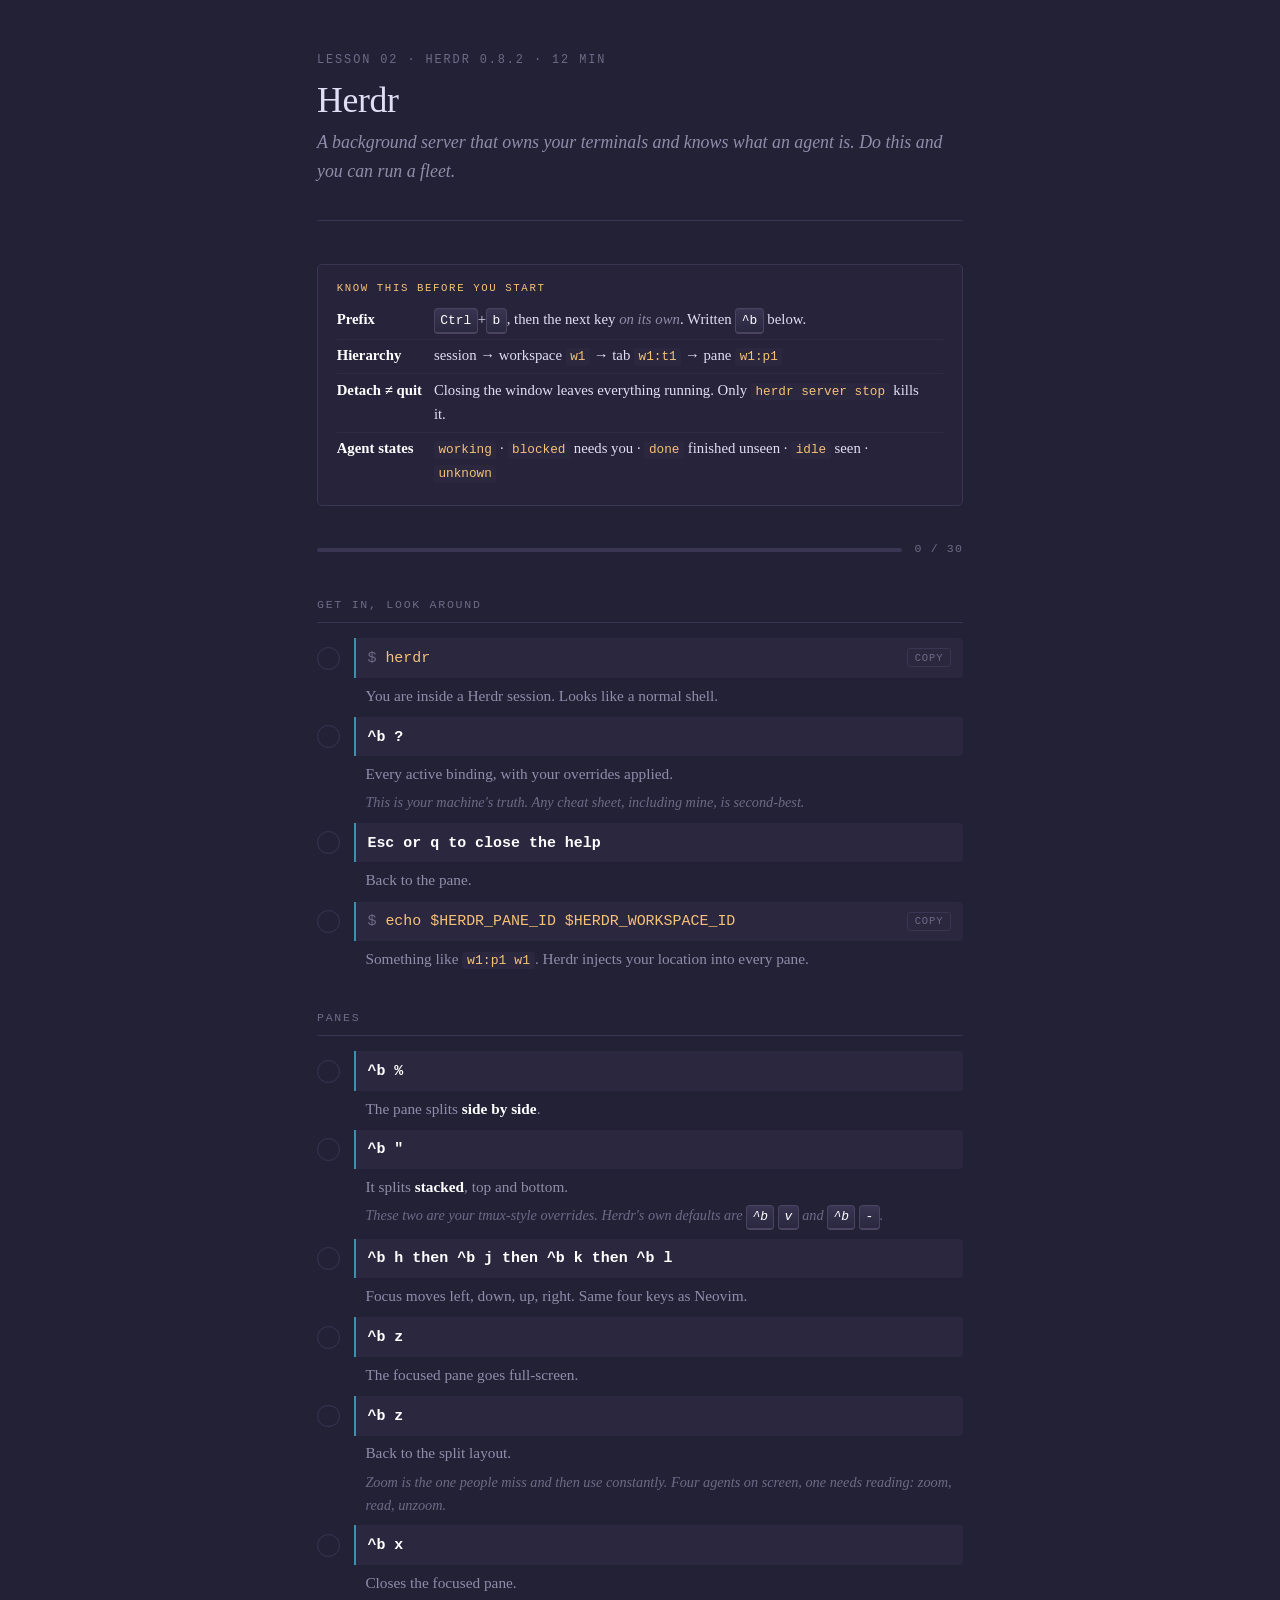
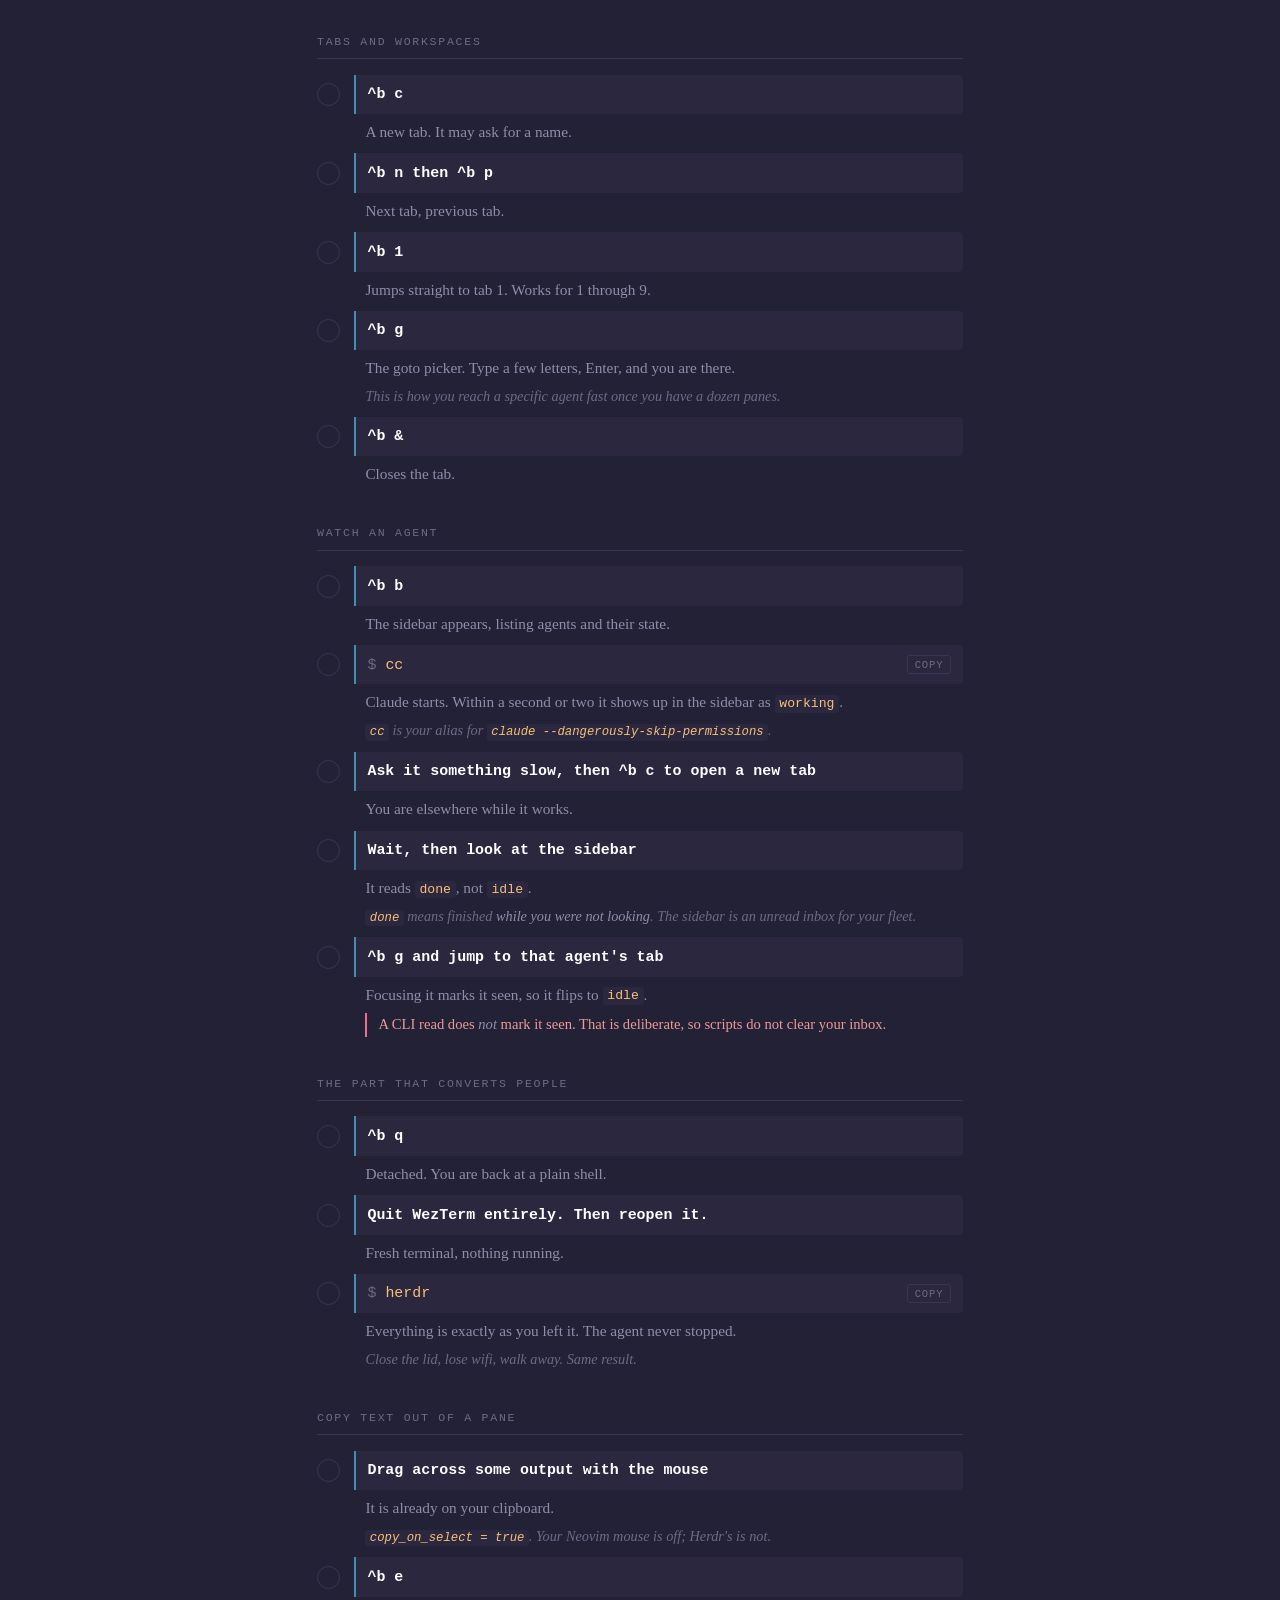
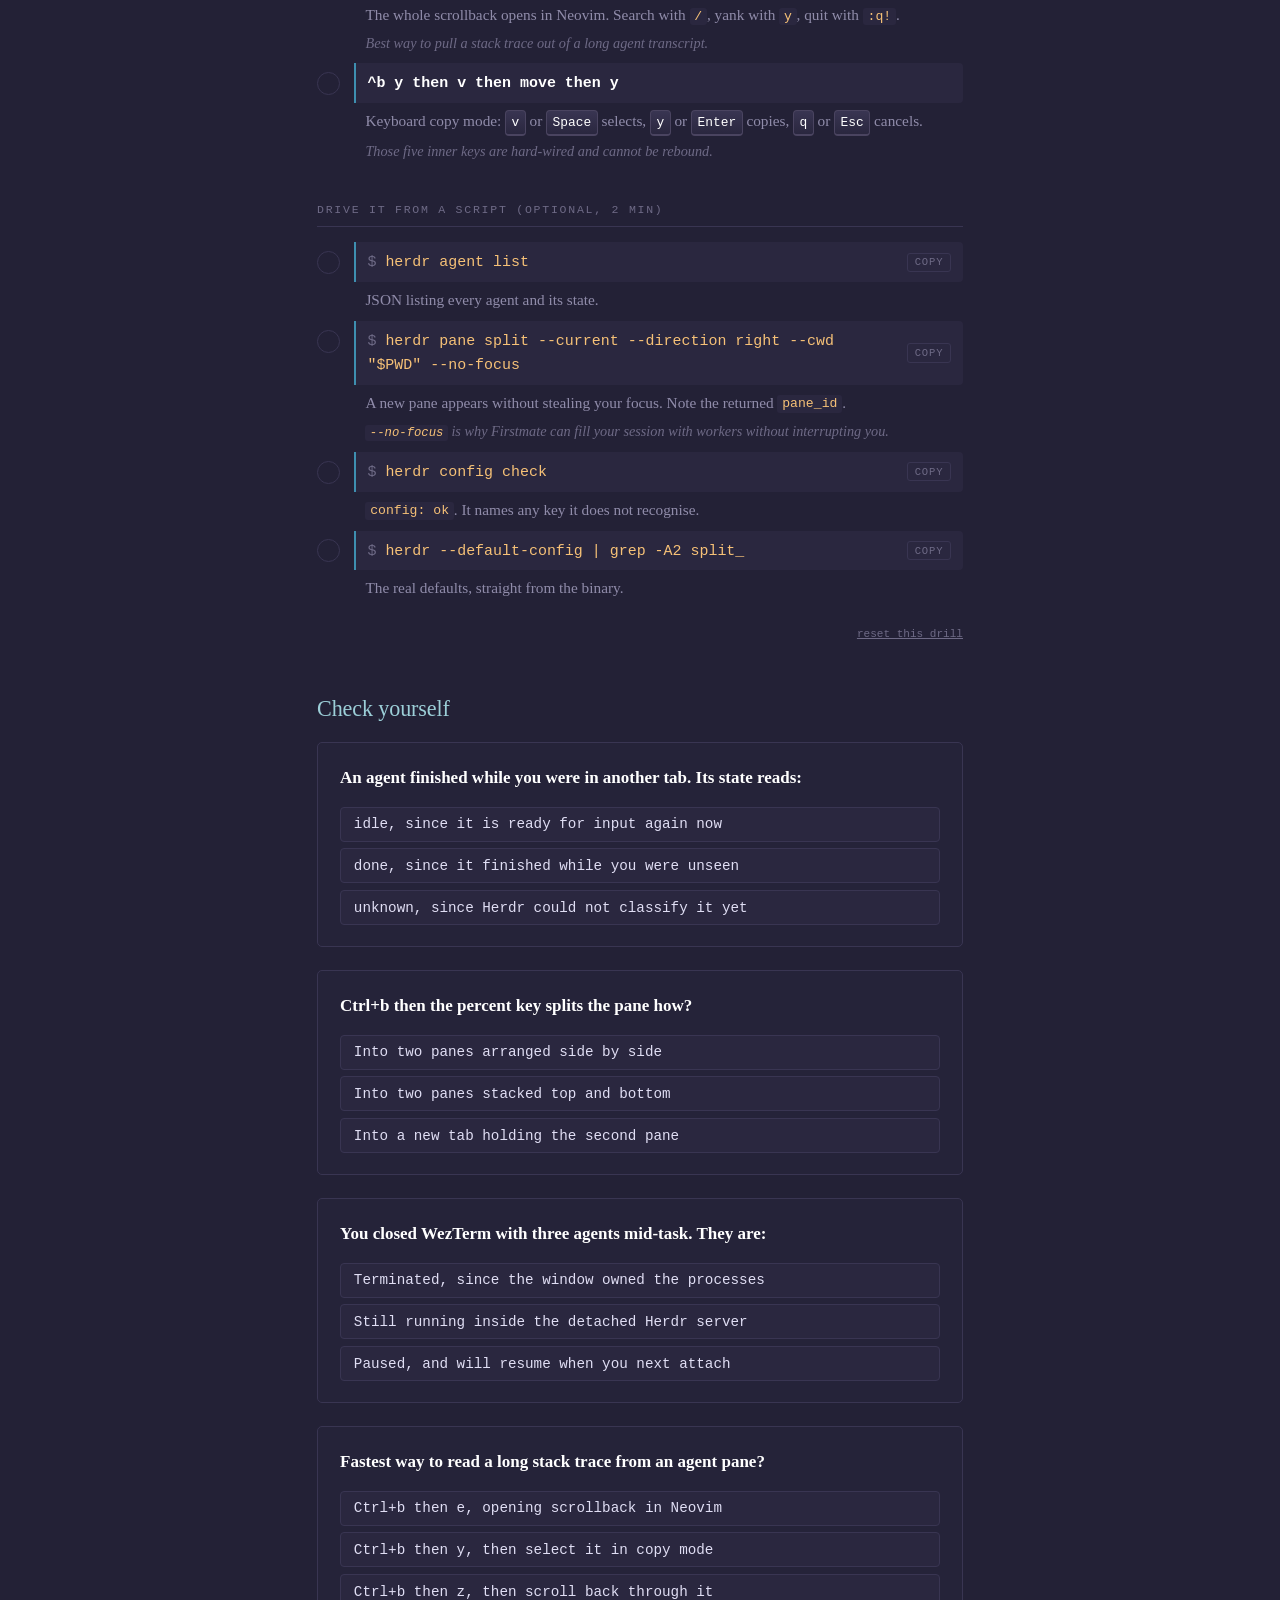
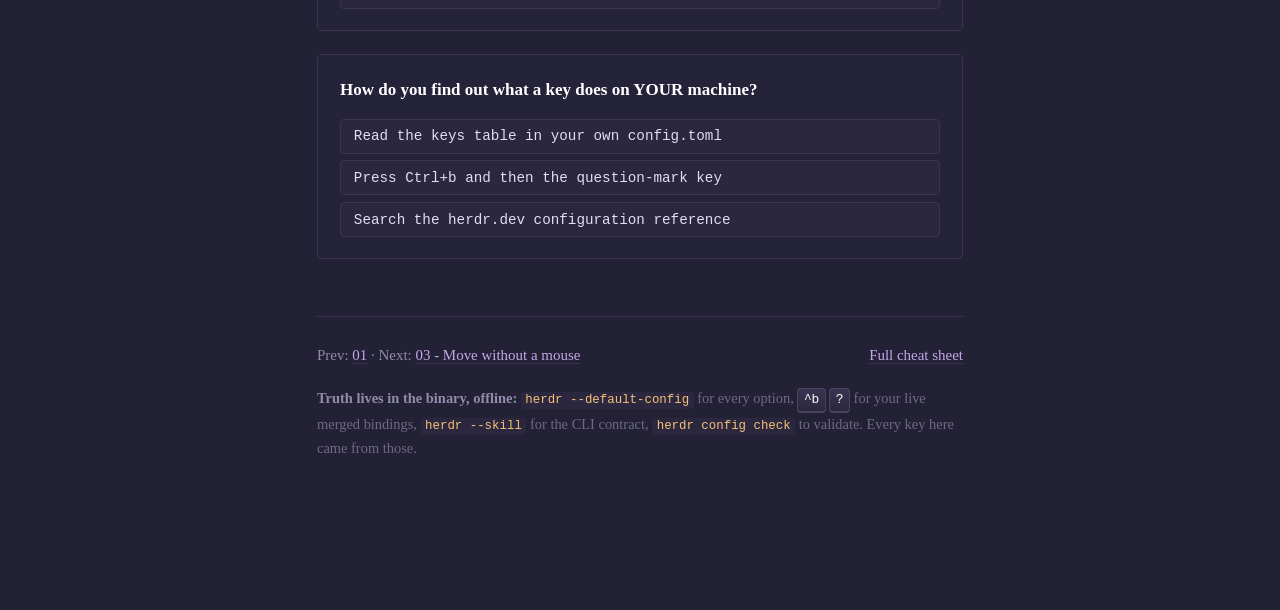
==== terminal-mastery/lessons/0002-herdr-your-terminal.html @ b1d3ebbf "feat: add portable macOS setup" ====
<!DOCTYPE html>
<html lang="en">
<head>
<meta charset="utf-8">
<meta name="viewport" content="width=device-width, initial-scale=1">
<title>02 - Herdr</title>
<link rel="stylesheet" href="../assets/course.css">
</head>
<body>
<div class="page">

<p class="kicker">Lesson 02 &middot; Herdr 0.8.2 &middot; 12 min</p>
<h1>Herdr</h1>
<p class="standfirst">A background server that owns your terminals and knows what an agent
is. Do this and you can run a fleet.</p>

<div class="tldr">
<span class="label">Know this before you start</span>
<table>
  <tr><td><strong>Prefix</strong></td><td><kbd>Ctrl</kbd>+<kbd>b</kbd>, then the next key <em>on its own</em>. Written <kbd>^b</kbd> below.</td></tr>
  <tr><td><strong>Hierarchy</strong></td><td>session &rarr; workspace <code>w1</code> &rarr; tab <code>w1:t1</code> &rarr; pane <code>w1:p1</code></td></tr>
  <tr><td><strong>Detach &ne; quit</strong></td><td>Closing the window leaves everything running. Only <code>herdr server stop</code> kills it.</td></tr>
  <tr><td><strong>Agent states</strong></td><td><code>working</code> &middot; <code>blocked</code> needs you &middot; <code>done</code> finished unseen &middot; <code>idle</code> seen &middot; <code>unknown</code></td></tr>
</table>
</div>

<div id="drill"></div>

<h2>Check yourself</h2>
<div id="quiz"></div>

<div class="footer">
  <div class="nav">
    <span>Prev: <a href="0001-survive-neovim.html">01</a> &middot; Next: <a href="0003-move-without-a-mouse.html">03 - Move without a mouse</a></span>
    <span><a href="../reference/herdr-cheatsheet.html">Full cheat sheet</a></span>
  </div>
  <p class="source"><strong>Truth lives in the binary, offline:</strong>
  <code>herdr --default-config</code> for every option, <kbd>^b</kbd> <kbd>?</kbd> for your
  live merged bindings, <code>herdr --skill</code> for the CLI contract,
  <code>herdr config check</code> to validate. Every key here came from those.</p>
</div>

</div>
<script src="../assets/questions.js"></script>
<script src="../assets/drill.js"></script>
<script src="../assets/quiz.js"></script>
<script>
renderDrill('drill', [
  { section: 'Get in, look around' },
  { do: 'herdr', cmd: true, see: 'You are inside a Herdr session. Looks like a normal shell.' },
  { do: '^b ?', see: 'Every active binding, with your overrides applied.',
    note: 'This is your machine\'s truth. Any cheat sheet, including mine, is second-best.' },
  { do: 'Esc or q to close the help', see: 'Back to the pane.' },
  { do: 'echo $HERDR_PANE_ID $HERDR_WORKSPACE_ID', cmd: true,
    see: 'Something like <code>w1:p1 w1</code>. Herdr injects your location into every pane.' },

  { section: 'Panes' },
  { do: '^b %', see: 'The pane splits <strong>side by side</strong>.' },
  { do: '^b "', see: 'It splits <strong>stacked</strong>, top and bottom.',
    note: 'These two are your tmux-style overrides. Herdr\'s own defaults are <kbd>^b</kbd> <kbd>v</kbd> and <kbd>^b</kbd> <kbd>-</kbd>.' },
  { do: '^b h then ^b j then ^b k then ^b l', see: 'Focus moves left, down, up, right. Same four keys as Neovim.' },
  { do: '^b z', see: 'The focused pane goes full-screen.' },
  { do: '^b z', see: 'Back to the split layout.',
    note: 'Zoom is the one people miss and then use constantly. Four agents on screen, one needs reading: zoom, read, unzoom.' },
  { do: '^b x', see: 'Closes the focused pane.' },

  { section: 'Tabs and workspaces' },
  { do: '^b c', see: 'A new tab. It may ask for a name.' },
  { do: '^b n then ^b p', see: 'Next tab, previous tab.' },
  { do: '^b 1', see: 'Jumps straight to tab 1. Works for 1 through 9.' },
  { do: '^b g', see: 'The goto picker. Type a few letters, Enter, and you are there.',
    note: 'This is how you reach a specific agent fast once you have a dozen panes.' },
  { do: '^b &', see: 'Closes the tab.' },

  { section: 'Watch an agent' },
  { do: '^b b', see: 'The sidebar appears, listing agents and their state.' },
  { do: 'cc', cmd: true,
    see: 'Claude starts. Within a second or two it shows up in the sidebar as <code>working</code>.',
    note: '<code>cc</code> is your alias for <code>claude --dangerously-skip-permissions</code>.' },
  { do: 'Ask it something slow, then ^b c to open a new tab', see: 'You are elsewhere while it works.' },
  { do: 'Wait, then look at the sidebar', see: 'It reads <code>done</code>, not <code>idle</code>.',
    note: '<code>done</code> means finished <em>while you were not looking</em>. The sidebar is an unread inbox for your fleet.' },
  { do: '^b g and jump to that agent\'s tab', see: 'Focusing it marks it seen, so it flips to <code>idle</code>.',
    warn: 'A CLI read does <em>not</em> mark it seen. That is deliberate, so scripts do not clear your inbox.' },

  { section: 'The part that converts people' },
  { do: '^b q', see: 'Detached. You are back at a plain shell.' },
  { do: 'Quit WezTerm entirely. Then reopen it.', see: 'Fresh terminal, nothing running.' },
  { do: 'herdr', cmd: true, see: 'Everything is exactly as you left it. The agent never stopped.',
    note: 'Close the lid, lose wifi, walk away. Same result.' },

  { section: 'Copy text out of a pane' },
  { do: 'Drag across some output with the mouse', see: 'It is already on your clipboard.',
    note: '<code>copy_on_select = true</code>. Your Neovim mouse is off; Herdr\'s is not.' },
  { do: '^b e', see: 'The whole scrollback opens in Neovim. Search with <code>/</code>, yank with <code>y</code>, quit with <code>:q!</code>.',
    note: 'Best way to pull a stack trace out of a long agent transcript.' },
  { do: '^b y then v then move then y', see: 'Keyboard copy mode: <kbd>v</kbd> or <kbd>Space</kbd> selects, <kbd>y</kbd> or <kbd>Enter</kbd> copies, <kbd>q</kbd> or <kbd>Esc</kbd> cancels.',
    note: 'Those five inner keys are hard-wired and cannot be rebound.' },

  { section: 'Drive it from a script (optional, 2 min)' },
  { do: 'herdr agent list', cmd: true, see: 'JSON listing every agent and its state.' },
  { do: 'herdr pane split --current --direction right --cwd "$PWD" --no-focus', cmd: true,
    see: 'A new pane appears without stealing your focus. Note the returned <code>pane_id</code>.',
    note: '<code>--no-focus</code> is why Firstmate can fill your session with workers without interrupting you.' },
  { do: 'herdr config check', cmd: true, see: '<code>config: ok</code>. It names any key it does not recognise.' },
  { do: 'herdr --default-config | grep -A2 split_', cmd: true, see: 'The real defaults, straight from the binary.' }
]);

renderQuiz('quiz', QBANK.l2);
</script>
</body>
</html>
---- terminal-mastery/assets/course.css ----
/* course.css - shared stylesheet for the terminal-mastery workspace.
   Self-contained: no webfonts, no CDN, works fully offline.
   Palette borrowed from Rose Pine Moon, to match nvim + wezterm. */

:root {
  --base:   #232136;
  --surface:#2a273f;
  --overlay:#393552;
  --muted:  #6e6a86;
  --subtle: #908caa;
  --text:   #e0def4;
  --love:   #eb6f92;
  --gold:   #f6c177;
  --rose:   #ea9a97;
  --pine:   #3e8fb0;
  --foam:   #9ccfd8;
  --iris:   #c4a7e7;

  --serif: "Iowan Old Style", "Palatino Linotype", Palatino, "Book Antiqua", Georgia, serif;
  --mono: "Hack Nerd Font", "SF Mono", Menlo, Consolas, monospace;
  --measure: 38rem;
}

* { box-sizing: border-box; }

html { font-size: 17px; }

body {
  margin: 0;
  padding: 3rem 1.5rem 8rem;
  background: var(--base);
  color: var(--text);
  font-family: var(--serif);
  line-height: 1.62;
  -webkit-font-smoothing: antialiased;
}

.page { max-width: var(--measure); margin: 0 auto; }

/* ---- masthead ---- */

.kicker {
  font-family: var(--mono);
  font-size: 0.7rem;
  letter-spacing: 0.16em;
  text-transform: uppercase;
  color: var(--muted);
  margin: 0 0 0.6rem;
}

h1 {
  font-size: 2.1rem;
  line-height: 1.15;
  font-weight: 400;
  margin: 0 0 0.4rem;
  letter-spacing: -0.01em;
}

.standfirst {
  color: var(--subtle);
  font-size: 1.05rem;
  font-style: italic;
  margin: 0 0 2.5rem;
  padding-bottom: 2rem;
  border-bottom: 1px solid var(--overlay);
}

h2 {
  font-size: 1.3rem;
  font-weight: 400;
  margin: 3rem 0 0.9rem;
  color: var(--foam);
  letter-spacing: -0.005em;
}

h3 {
  font-size: 1.02rem;
  font-weight: 600;
  margin: 2rem 0 0.6rem;
  color: var(--rose);
}

p { margin: 0 0 1.1rem; }

a { color: var(--iris); text-decoration: none; border-bottom: 1px solid var(--overlay); }
a:hover { border-bottom-color: var(--iris); }

strong { color: #fff; font-weight: 600; }
em { color: var(--subtle); }

/* ---- code + keys ---- */

code {
  font-family: var(--mono);
  font-size: 0.86em;
  background: var(--surface);
  color: var(--gold);
  padding: 0.1em 0.36em;
  border-radius: 3px;
}

pre {
  font-family: var(--mono);
  font-size: 0.8rem;
  line-height: 1.6;
  background: var(--surface);
  border-left: 2px solid var(--pine);
  padding: 0.95rem 1.1rem;
  overflow-x: auto;
  border-radius: 0 4px 4px 0;
  margin: 0 0 1.4rem;
}
pre code { background: none; padding: 0; color: var(--text); font-size: inherit; }
pre .c { color: var(--muted); font-style: italic; }
pre .k { color: var(--iris); }
pre .s { color: var(--gold); }

kbd {
  font-family: var(--mono);
  font-size: 0.76rem;
  background: linear-gradient(180deg, var(--overlay), var(--surface));
  border: 1px solid #4a4460;
  border-bottom-width: 2px;
  border-radius: 4px;
  padding: 0.12em 0.42em;
  color: #fff;
  white-space: nowrap;
  display: inline-block;
  line-height: 1.5;
}

/* ---- tables ---- */

table {
  width: 100%;
  border-collapse: collapse;
  margin: 0 0 1.6rem;
  font-size: 0.9rem;
}
th {
  text-align: left;
  font-family: var(--mono);
  font-size: 0.66rem;
  letter-spacing: 0.13em;
  text-transform: uppercase;
  color: var(--muted);
  font-weight: 500;
  padding: 0 0.7rem 0.45rem 0;
  border-bottom: 1px solid var(--overlay);
}
td {
  padding: 0.42rem 0.7rem 0.42rem 0;
  border-bottom: 1px solid rgba(57, 53, 82, 0.5);
  vertical-align: top;
}
td:first-child { white-space: nowrap; width: 1%; }
th:first-child { white-space: nowrap; }
tr:last-child td { border-bottom: none; }

/* ---- callouts ---- */

.note, .warn, .win {
  padding: 0.9rem 1.1rem;
  margin: 0 0 1.5rem;
  border-radius: 4px;
  font-size: 0.94rem;
}
.note { background: rgba(62,143,176,0.11); border-left: 2px solid var(--pine); }
.warn { background: rgba(235,111,146,0.11); border-left: 2px solid var(--love); }
.win  { background: rgba(246,193,119,0.10); border-left: 2px solid var(--gold); }
.note p:last-child, .warn p:last-child, .win p:last-child { margin-bottom: 0; }

.label {
  font-family: var(--mono);
  font-size: 0.63rem;
  letter-spacing: 0.15em;
  text-transform: uppercase;
  display: block;
  margin-bottom: 0.35rem;
}
.note .label { color: var(--foam); }
.warn .label { color: var(--love); }
.win  .label { color: var(--gold); }

/* ---- steps ---- */

ol.steps { counter-reset: s; list-style: none; padding: 0; margin: 0 0 1.6rem; }
ol.steps > li {
  counter-increment: s;
  position: relative;
  padding-left: 2.4rem;
  margin-bottom: 1rem;
}
ol.steps > li::before {
  content: counter(s);
  position: absolute; left: 0; top: 0.08em;
  width: 1.6rem; height: 1.6rem;
  border: 1px solid var(--overlay);
  border-radius: 50%;
  font-family: var(--mono); font-size: 0.72rem;
  display: flex; align-items: center; justify-content: center;
  color: var(--gold);
}

ul { padding-left: 1.15rem; margin: 0 0 1.2rem; }
li { margin-bottom: 0.35rem; }

/* ---- quiz widget (see quiz.js) ---- */

.quiz {
  border: 1px solid var(--overlay);
  border-radius: 5px;
  padding: 1.2rem 1.3rem;
  margin: 0 0 1.4rem;
  background: rgba(42,39,63,0.4);
}
.quiz .q { font-weight: 600; margin: 0 0 0.9rem; color: #fff; }
.quiz .opts { display: flex; flex-direction: column; gap: 0.4rem; }
.quiz button {
  font-family: var(--mono);
  font-size: 0.84rem;
  text-align: left;
  background: var(--surface);
  color: var(--text);
  border: 1px solid var(--overlay);
  border-radius: 4px;
  padding: 0.5rem 0.75rem;
  cursor: pointer;
  transition: border-color 0.12s, background 0.12s;
}
.quiz button:hover:not([disabled]) { border-color: var(--subtle); }
.quiz button.right { border-color: var(--foam); background: rgba(156,207,216,0.14); color: #fff; }
.quiz button.wrong { border-color: var(--love); background: rgba(235,111,146,0.13); opacity: 0.75; }
.quiz button[disabled] { cursor: default; }
.quiz .why {
  margin-top: 0.85rem;
  font-size: 0.9rem;
  color: var(--subtle);
  border-top: 1px solid var(--overlay);
  padding-top: 0.75rem;
  display: none;
}
.quiz .why.show { display: block; }
.score {
  font-family: var(--mono);
  font-size: 0.72rem;
  letter-spacing: 0.1em;
  text-transform: uppercase;
  color: var(--muted);
  text-align: right;
  margin: -0.6rem 0 2rem;
}

/* ---- footer nav ---- */

.footer {
  margin-top: 4rem;
  padding-top: 1.5rem;
  border-top: 1px solid var(--overlay);
  font-size: 0.88rem;
  color: var(--subtle);
}
.footer .nav { display: flex; justify-content: space-between; gap: 1rem; flex-wrap: wrap; margin-bottom: 1.2rem; }
.source { font-size: 0.85rem; color: var(--muted); }
.source strong { color: var(--subtle); }

/* ---- reference-card mode ---- */

body.card { --measure: 52rem; padding-top: 2rem; }
body.card h2 { margin-top: 2rem; font-size: 1.05rem; border-bottom: 1px solid var(--overlay); padding-bottom: 0.3rem; }
body.card .cols { columns: 2; column-gap: 2.2rem; }
body.card .cols > section { break-inside: avoid; display: inline-block; width: 100%; }
body.card table { font-size: 0.8rem; }
body.card td, body.card th { padding-top: 0.22rem; padding-bottom: 0.22rem; }

@media (max-width: 640px) {
  body.card .cols { columns: 1; }
  html { font-size: 16px; }
}

/* ---- print ---- */

@media print {
  :root { --text: #111; --subtle: #444; --muted: #666; }
  body { background: #fff; color: #111; padding: 0.5in; font-size: 10pt; }
  h1 { font-size: 18pt; } h2 { color: #000; font-size: 12pt; } h3 { color: #000; }
  code { background: #f2f2f2; color: #111; }
  pre { background: #f7f7f7; border-left-color: #999; color: #111; }
  pre code { color: #111; }
  kbd { background: #fff; border: 1px solid #666; color: #000; }
  .quiz, .footer, .score { display: none; }
  a { color: #111; border: none; }
  .note, .warn, .win { border: 1px solid #999; background: #fafafa; color: #111; }
  th { color: #333; }
}

/* ---- drill component (see drill.js) ---- */

.dbar { display: flex; align-items: center; gap: 0.75rem; margin: 0 0 1.8rem; }
.dtrack { flex: 1; height: 4px; border-radius: 3px; background: var(--overlay); overflow: hidden; }
.dfill {
  height: 100%; width: 0%;
  background: linear-gradient(90deg, var(--pine), var(--foam));
  transition: width 0.3s ease;
}
.dbar.complete .dfill { background: linear-gradient(90deg, var(--gold), var(--rose)); }
.dpct {
  font-family: var(--mono); font-size: 0.68rem;
  letter-spacing: 0.1em; color: var(--muted); white-space: nowrap;
}

h3.dsection {
  font-family: var(--mono);
  font-size: 0.68rem; letter-spacing: 0.15em; text-transform: uppercase;
  color: var(--muted); font-weight: 500;
  margin: 2.2rem 0 0.9rem; padding-bottom: 0.4rem;
  border-bottom: 1px solid var(--overlay);
}
h3.dsection:first-child { margin-top: 0; }

.dstep { display: flex; gap: 0.8rem; margin-bottom: 0.5rem; align-items: flex-start; }

.dbox {
  flex: 0 0 auto; margin-top: 0.5rem;
  width: 1.35rem; height: 1.35rem; border-radius: 50%;
  background: none; border: 1px solid var(--overlay);
  color: transparent; font-size: 0.72rem; line-height: 1; cursor: pointer;
  display: flex; align-items: center; justify-content: center;
  transition: all 0.12s;
}
.dbox:hover { border-color: var(--subtle); color: var(--muted); }
.dstep.on .dbox { background: var(--foam); border-color: var(--foam); color: var(--base); }
.dstep.on .dbody { opacity: 0.42; }

.dbody { flex: 1; min-width: 0; transition: opacity 0.15s; }

.dact {
  display: flex; align-items: center; gap: 0.6rem;
  padding: 0.45rem 0.7rem;
  background: var(--surface); border-left: 2px solid var(--pine);
  border-radius: 0 4px 4px 0; cursor: pointer;
}
.dact:hover { background: #302c47; }
.dstep.on .dact { border-left-color: var(--foam); }

code.dkey, code.dcmd {
  background: none; padding: 0; flex: 1;
  font-size: 0.88rem; word-break: break-word;
}
code.dkey { color: #fff; font-weight: 600; }
code.dcmd { color: var(--gold); }
code.dcmd::before { content: '$ '; color: var(--muted); }

.dcopy {
  flex: 0 0 auto;
  font-family: var(--mono); font-size: 0.62rem;
  letter-spacing: 0.08em; text-transform: uppercase;
  background: none; border: 1px solid var(--overlay); border-radius: 3px;
  color: var(--muted); padding: 0.15rem 0.4rem; cursor: pointer;
}
.dcopy:hover { border-color: var(--foam); color: var(--foam); }

.dsee  { font-size: 0.9rem; color: var(--subtle); margin: 0.35rem 0 0 0.7rem; }
.dnote { font-size: 0.84rem; color: var(--muted); margin: 0.25rem 0 0 0.7rem; font-style: italic; }
.dwarn {
  font-size: 0.86rem; color: var(--rose);
  margin: 0.35rem 0 0 0.7rem; padding-left: 0.65rem;
  border-left: 2px solid var(--love);
}

.dreset {
  display: block; margin: 1.6rem 0 0 auto;
  background: none; border: none; color: var(--muted);
  font-family: var(--mono); font-size: 0.65rem;
  text-decoration: underline; cursor: pointer; padding: 0;
}
.dreset:hover { color: var(--love); }

.tldr {
  border: 1px solid var(--overlay); border-radius: 5px;
  padding: 0.9rem 1.1rem; margin: 0 0 2rem;
  background: rgba(42,39,63,0.45);
}
.tldr .label { color: var(--gold); }
.tldr table { margin: 0; font-size: 0.87rem; }
.tldr tr:last-child td { border-bottom: none; }
.tldr td { padding-top: 0.28rem; padding-bottom: 0.28rem; }

@media print {
  .dbar, .dcopy, .dreset, .dbox { display: none; }
  .dact { background: #f7f7f7; border-left-color: #999; }
  code.dkey { color: #000; } code.dcmd { color: #111; }
  .dwarn { color: #111; border-left-color: #666; }
}

/* ---- vim practice trainer (see vim-practice.js) ---- */

.vp {
  border: 1px solid var(--overlay); border-radius: 6px;
  background: rgba(35,33,54,0.85);
  margin: 0 0 1.6rem; overflow: hidden;
  transition: border-color 0.15s;
}
.vp.focused { border-color: var(--pine); }

.vphead {
  display: flex; justify-content: space-between; align-items: baseline; gap: 1rem;
  padding: 0.7rem 1rem; border-bottom: 1px solid var(--overlay);
  background: rgba(42,39,63,0.6);
}
.vptask { font-size: 0.95rem; color: #fff; }
.vptask code { font-size: 0.85em; }
.vpstat {
  font-family: var(--mono); font-size: 0.66rem; letter-spacing: 0.08em;
  color: var(--muted); white-space: nowrap;
}

.vpbuf {
  font-family: var(--mono); font-size: 0.82rem; line-height: 1.7;
  margin: 0; padding: 0.9rem 1rem; background: none; border: none;
  border-radius: 0; outline: none; white-space: pre; overflow-x: auto;
  color: var(--text); min-height: 3rem;
}
.vpbuf:focus { background: rgba(62,143,176,0.06); }
.vpbuf.static { cursor: default; }
.vpnum { color: var(--muted); user-select: none; }

.vpcur { background: var(--foam); color: var(--base); border-radius: 1px; }
.vptgt { background: var(--love); color: #fff; border-radius: 1px; }
.vpcur.vphit { background: var(--gold); color: var(--base); }

.vpfoot {
  display: flex; justify-content: space-between; align-items: center; gap: 1rem;
  padding: 0.55rem 1rem; border-top: 1px solid var(--overlay); min-height: 2.2rem;
}
.vpkeys {
  font-family: var(--mono); font-size: 0.8rem; color: var(--gold);
  min-width: 3rem; letter-spacing: 0.05em;
}
.vpmsg { font-size: 0.85rem; color: var(--subtle); text-align: right; }
.vpmsg.good { color: var(--foam); }
.vpmsg.ok   { color: var(--gold); }
.vpmsg.meh  { color: var(--rose); }

.vphint {
  padding: 0 1rem 0.7rem; font-size: 0.78rem; color: var(--muted);
  font-family: var(--mono);
}
.vphint:empty { display: none; }

.vpdone {
  padding: 1.4rem 1rem; text-align: center; font-size: 0.95rem; color: var(--subtle);
}
.vpdone strong { color: var(--gold); }
.vpagain, .vpgo {
  margin-top: 0.9rem; font-family: var(--mono); font-size: 0.72rem;
  background: none; border: 1px solid var(--overlay); border-radius: 4px;
  color: var(--foam); padding: 0.4rem 0.9rem; cursor: pointer;
}
.vpagain:hover, .vpgo:hover { border-color: var(--foam); }

.vprow { display: flex; gap: 0.5rem; padding: 0.8rem 1rem 1rem; }
.vpin {
  flex: 1; font-family: var(--mono); font-size: 0.9rem;
  background: var(--surface); border: 1px solid var(--overlay); border-radius: 4px;
  color: #fff; padding: 0.45rem 0.7rem; outline: none;
}
.vpin:focus { border-color: var(--pine); }
.vp.compose .vpgo { margin-top: 0; }
.vp.compose .vpmsg { text-align: left; padding: 0 1rem 1rem; }

@media print { .vp { display: none; } }

/* ---- spaced review (see review.js) ---- */

.rvhead {
  display: flex; align-items: center; gap: 1rem;
  margin: 0 0 1.6rem; padding-bottom: 0.9rem;
  border-bottom: 1px solid var(--overlay);
}
.rvcount {
  font-family: var(--mono); font-size: 0.72rem; letter-spacing: 0.1em;
  text-transform: uppercase; color: var(--gold); white-space: nowrap;
}
.rvmeta {
  font-family: var(--mono); font-size: 0.66rem; letter-spacing: 0.08em;
  color: var(--muted); white-space: nowrap;
}
.rvbars { flex: 1; display: flex; height: 6px; border-radius: 3px; overflow: hidden; gap: 1px; }
.rvbars i { display: block; min-width: 0; }
.rvbars .b0 { background: var(--overlay); }
.rvbars .b1 { background: var(--love); }
.rvbars .b2 { background: var(--rose); }
.rvbars .b3 { background: var(--gold); }
.rvbars .b4 { background: var(--pine); }
.rvbars .b5 { background: var(--foam); }
.rvbars .b6 { background: #d7f3f7; }

.rvcard {
  border: 1px solid var(--overlay); border-radius: 6px;
  padding: 1.3rem 1.4rem; background: rgba(42,39,63,0.4);
}
.rvtag {
  font-family: var(--mono); font-size: 0.64rem; letter-spacing: 0.1em;
  text-transform: uppercase; color: var(--muted); margin-bottom: 0.9rem;
}
.rvtag a { color: var(--muted); border-bottom-color: transparent; }
.rvtag a:hover { color: var(--subtle); }
.rvq { font-size: 1.02rem; font-weight: 600; color: #fff; margin: 0 0 1.1rem; }
.rvopts { display: flex; flex-direction: column; gap: 0.45rem; }
.rvopts button {
  font-family: var(--mono); font-size: 0.84rem; text-align: left;
  background: var(--surface); color: var(--text);
  border: 1px solid var(--overlay); border-radius: 4px;
  padding: 0.55rem 0.8rem; cursor: pointer;
  transition: border-color 0.12s, background 0.12s;
}
.rvopts button:hover:not([disabled]) { border-color: var(--subtle); }
.rvopts button.right { border-color: var(--foam); background: rgba(156,207,216,0.14); color: #fff; }
.rvopts button.wrong { border-color: var(--love); background: rgba(235,111,146,0.13); opacity: 0.75; }

.rvwhy {
  display: none; margin-top: 1rem; padding-top: 0.9rem;
  border-top: 1px solid var(--overlay);
  font-size: 0.9rem; color: var(--subtle);
}
.rvwhy.show { display: block; }
.rvverdict {
  display: block; font-family: var(--mono); font-size: 0.66rem;
  letter-spacing: 0.1em; text-transform: uppercase; margin-bottom: 0.5rem;
}
.rvverdict.good { color: var(--foam); }
.rvverdict.bad  { color: var(--love); }

.rvnext, .rvall {
  display: block; margin-top: 1rem;
  font-family: var(--mono); font-size: 0.72rem;
  background: none; border: 1px solid var(--overlay); border-radius: 4px;
  color: var(--foam); padding: 0.42rem 1rem; cursor: pointer;
}
.rvnext:hover, .rvall:hover { border-color: var(--foam); }
.rvall { margin: 1.2rem auto 0; }

.rvdone {
  padding: 2rem 1rem; text-align: center;
  font-size: 0.98rem; color: var(--subtle); line-height: 1.8;
}
.rvdone strong { color: var(--gold); }

@media print { .rvhead, .rvcard, .rvdone { display: none; } }
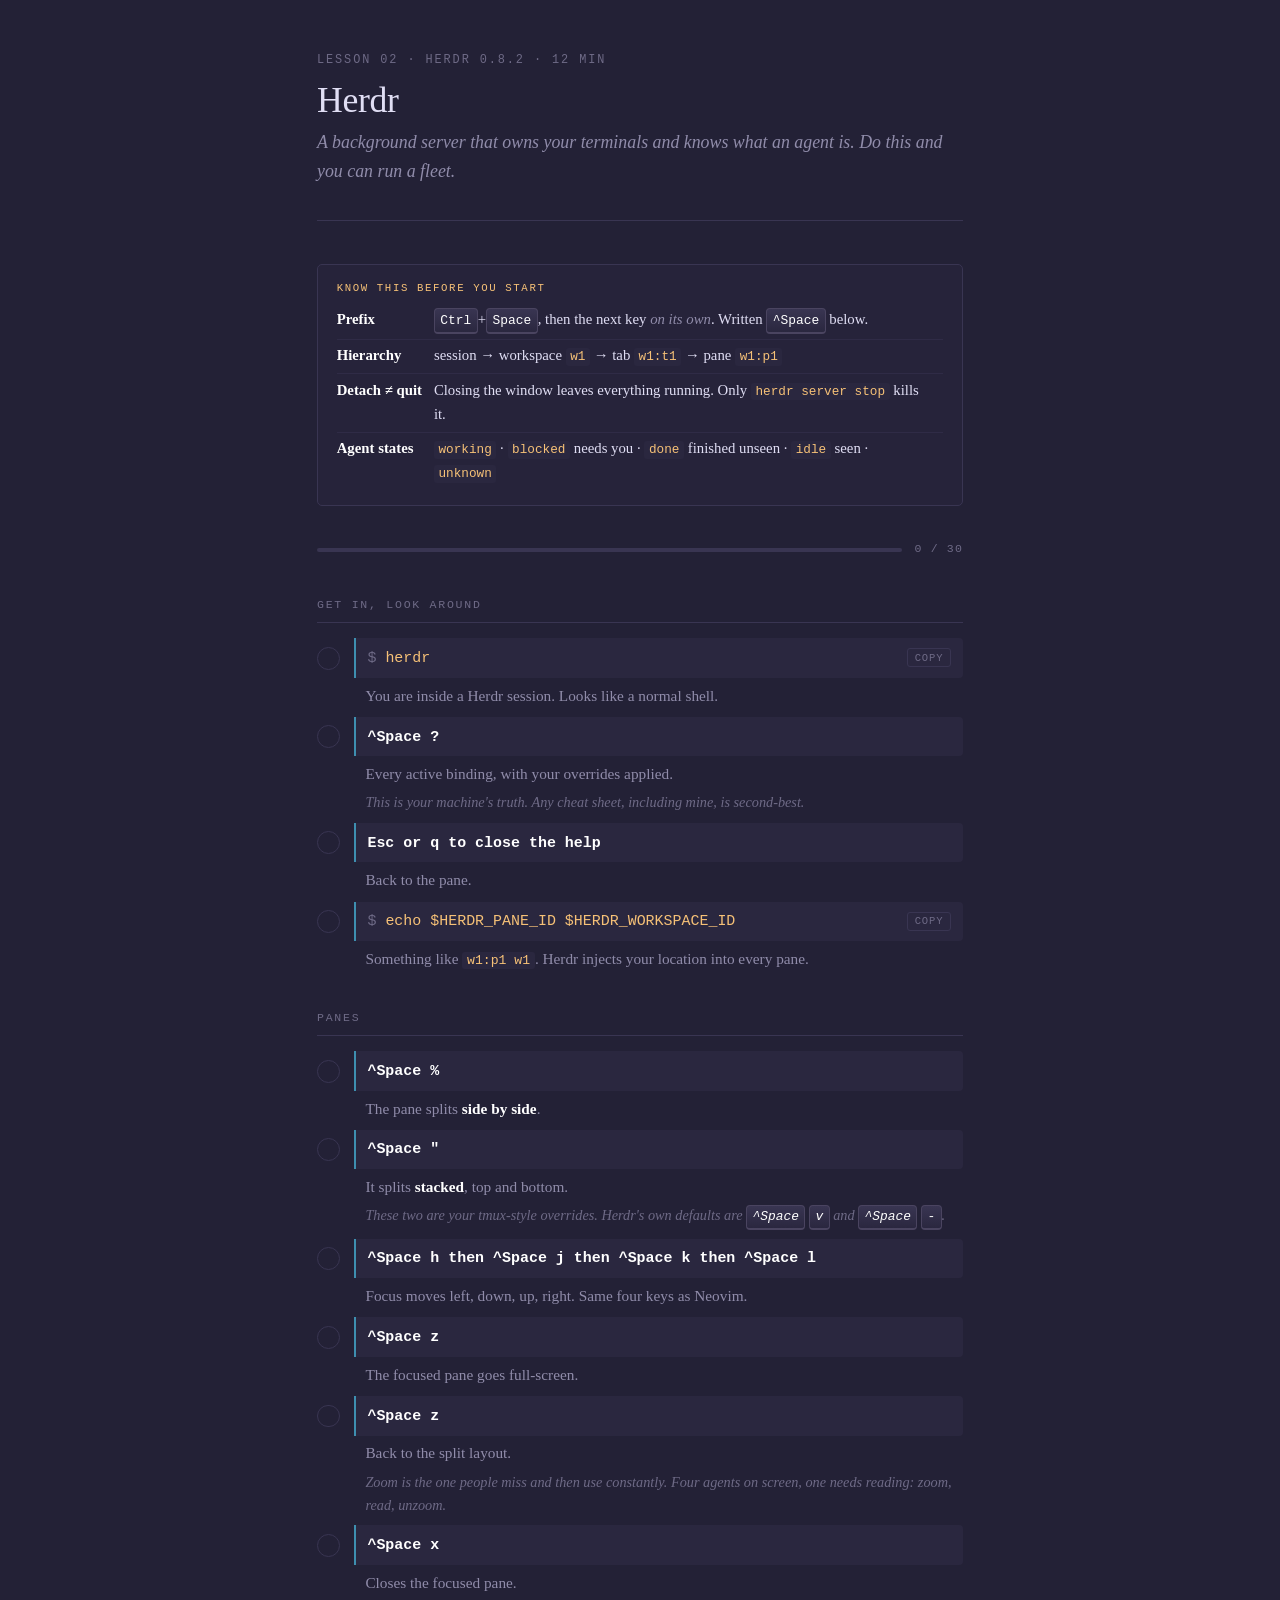
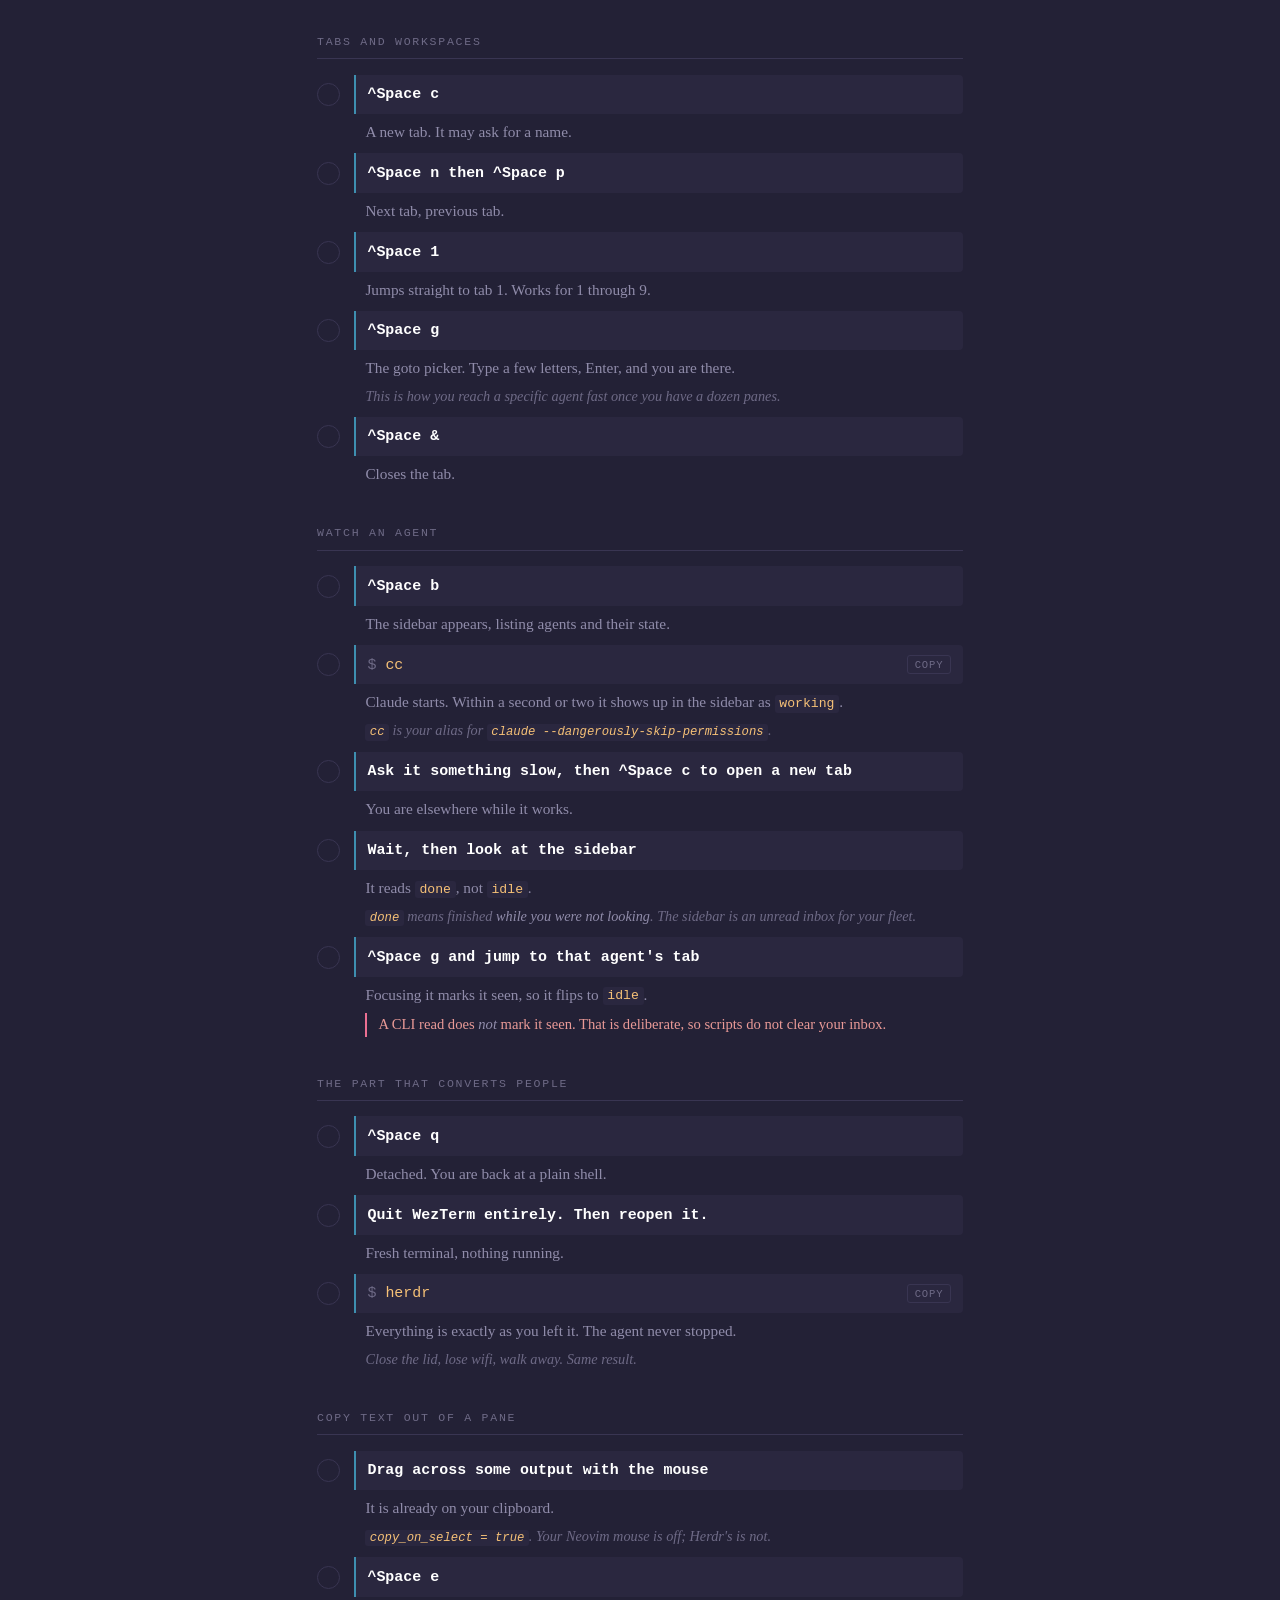
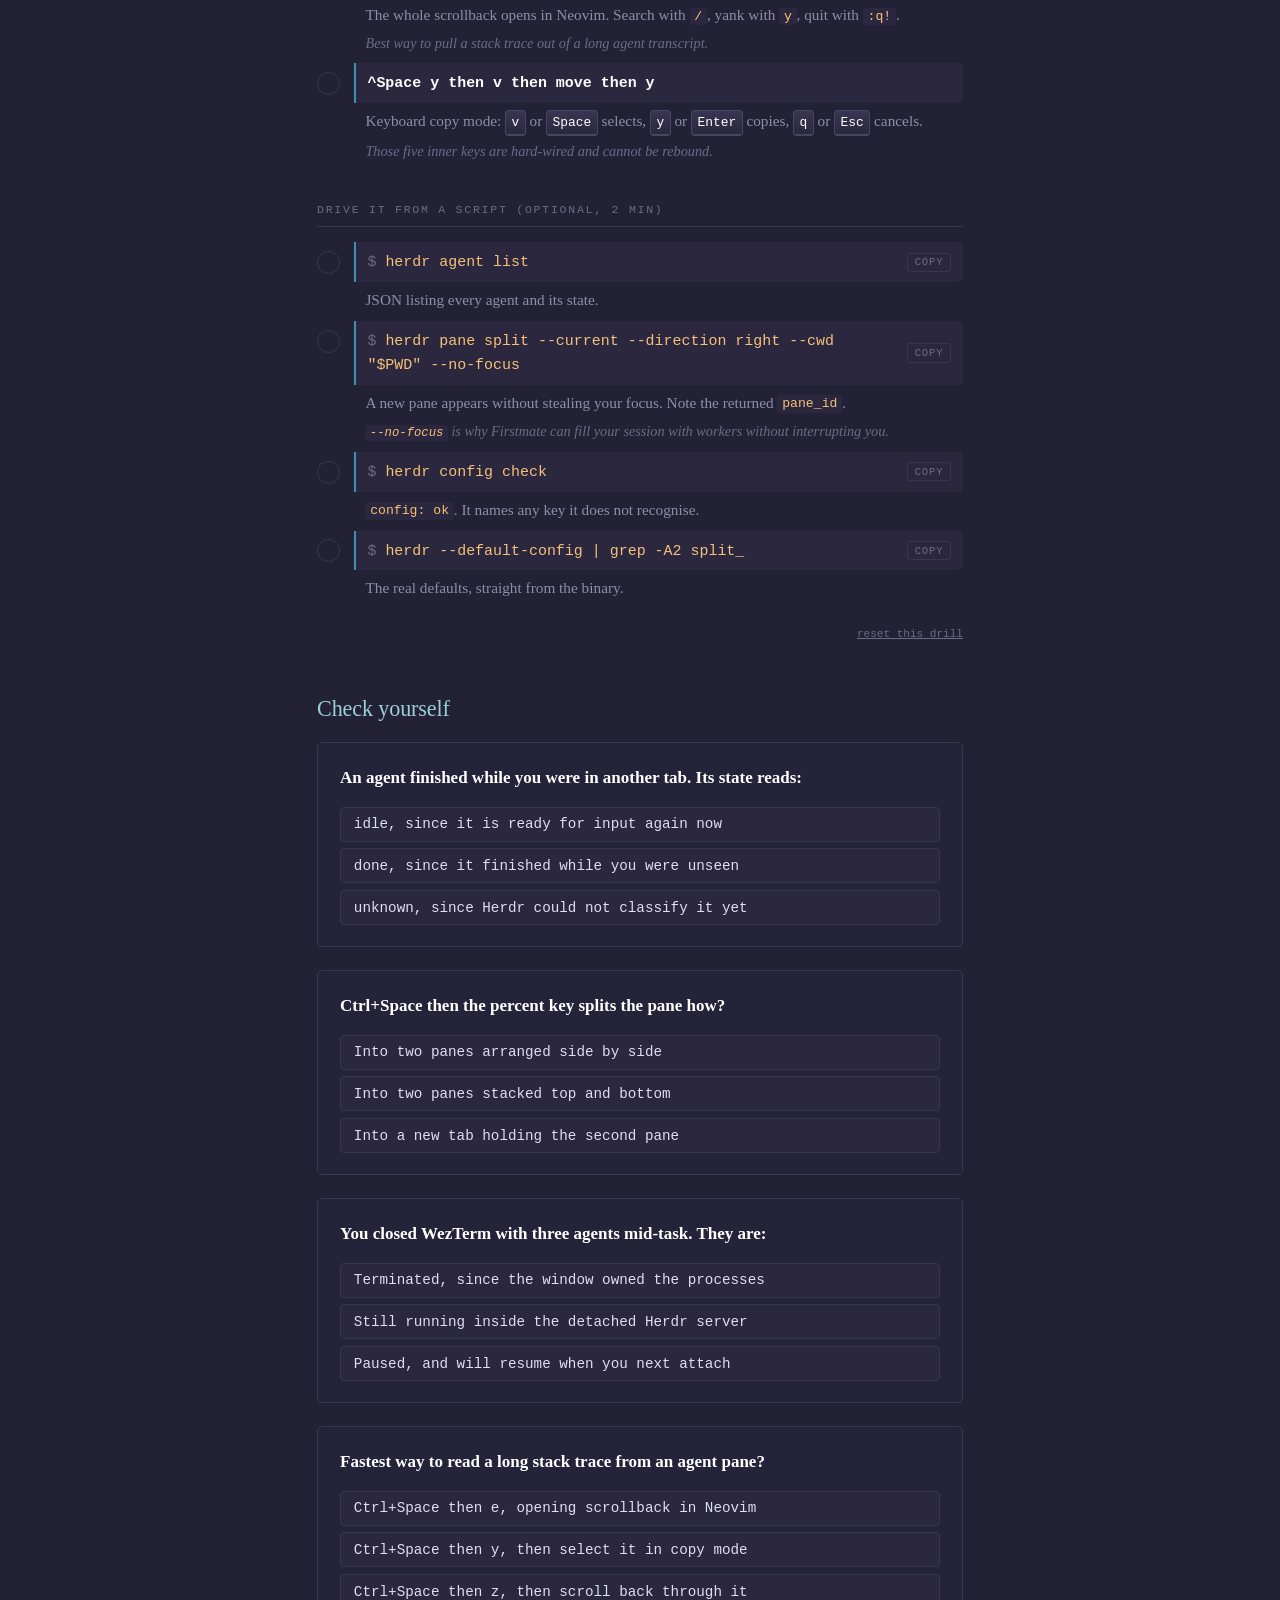
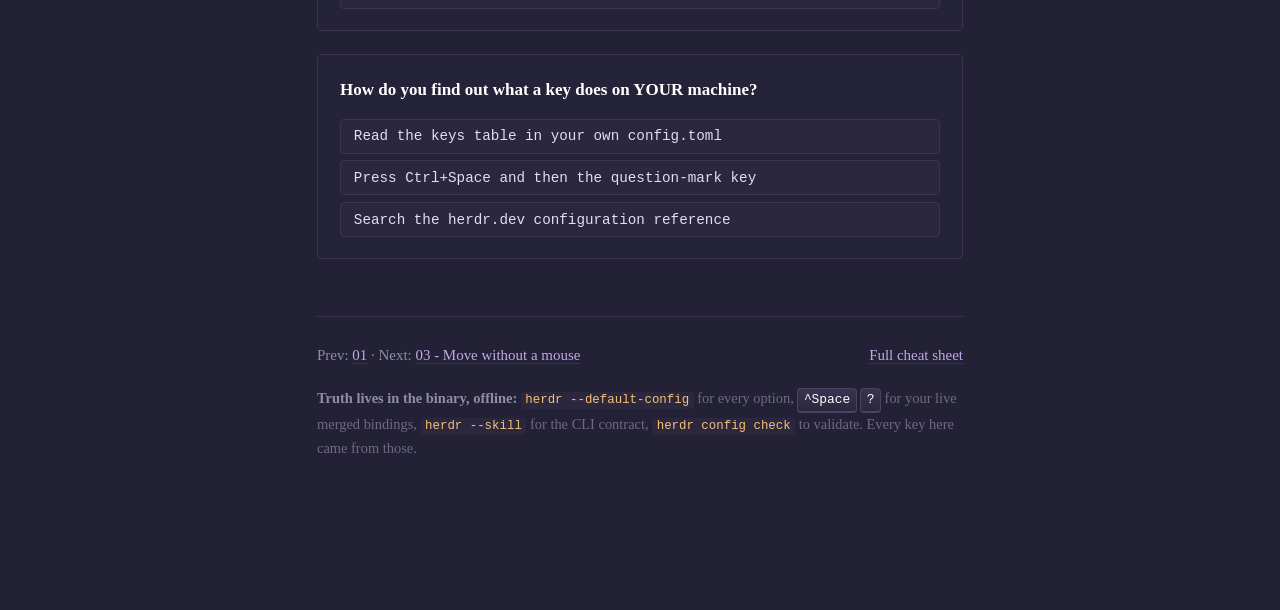
==== commit d1bf55da: "feat: expand Mac permissions and simplify Herdr prefix" ====
--- a/terminal-mastery/lessons/0002-herdr-your-terminal.html
+++ b/terminal-mastery/lessons/0002-herdr-your-terminal.html
@@ -17,7 +17,7 @@
 <div class="tldr">
 <span class="label">Know this before you start</span>
 <table>
-  <tr><td><strong>Prefix</strong></td><td><kbd>Ctrl</kbd>+<kbd>b</kbd>, then the next key <em>on its own</em>. Written <kbd>^b</kbd> below.</td></tr>
+  <tr><td><strong>Prefix</strong></td><td><kbd>Ctrl</kbd>+<kbd>Space</kbd>, then the next key <em>on its own</em>. Written <kbd>^Space</kbd> below.</td></tr>
   <tr><td><strong>Hierarchy</strong></td><td>session &rarr; workspace <code>w1</code> &rarr; tab <code>w1:t1</code> &rarr; pane <code>w1:p1</code></td></tr>
   <tr><td><strong>Detach &ne; quit</strong></td><td>Closing the window leaves everything running. Only <code>herdr server stop</code> kills it.</td></tr>
   <tr><td><strong>Agent states</strong></td><td><code>working</code> &middot; <code>blocked</code> needs you &middot; <code>done</code> finished unseen &middot; <code>idle</code> seen &middot; <code>unknown</code></td></tr>
@@ -35,7 +35,7 @@
     <span><a href="../reference/herdr-cheatsheet.html">Full cheat sheet</a></span>
   </div>
   <p class="source"><strong>Truth lives in the binary, offline:</strong>
-  <code>herdr --default-config</code> for every option, <kbd>^b</kbd> <kbd>?</kbd> for your
+  <code>herdr --default-config</code> for every option, <kbd>^Space</kbd> <kbd>?</kbd> for your
   live merged bindings, <code>herdr --skill</code> for the CLI contract,
   <code>herdr config check</code> to validate. Every key here came from those.</p>
 </div>
@@ -48,43 +48,43 @@
 renderDrill('drill', [
   { section: 'Get in, look around' },
   { do: 'herdr', cmd: true, see: 'You are inside a Herdr session. Looks like a normal shell.' },
-  { do: '^b ?', see: 'Every active binding, with your overrides applied.',
+  { do: '^Space ?', see: 'Every active binding, with your overrides applied.',
     note: 'This is your machine\'s truth. Any cheat sheet, including mine, is second-best.' },
   { do: 'Esc or q to close the help', see: 'Back to the pane.' },
   { do: 'echo $HERDR_PANE_ID $HERDR_WORKSPACE_ID', cmd: true,
     see: 'Something like <code>w1:p1 w1</code>. Herdr injects your location into every pane.' },
 
   { section: 'Panes' },
-  { do: '^b %', see: 'The pane splits <strong>side by side</strong>.' },
-  { do: '^b "', see: 'It splits <strong>stacked</strong>, top and bottom.',
-    note: 'These two are your tmux-style overrides. Herdr\'s own defaults are <kbd>^b</kbd> <kbd>v</kbd> and <kbd>^b</kbd> <kbd>-</kbd>.' },
-  { do: '^b h then ^b j then ^b k then ^b l', see: 'Focus moves left, down, up, right. Same four keys as Neovim.' },
-  { do: '^b z', see: 'The focused pane goes full-screen.' },
-  { do: '^b z', see: 'Back to the split layout.',
+  { do: '^Space %', see: 'The pane splits <strong>side by side</strong>.' },
+  { do: '^Space "', see: 'It splits <strong>stacked</strong>, top and bottom.',
+    note: 'These two are your tmux-style overrides. Herdr\'s own defaults are <kbd>^Space</kbd> <kbd>v</kbd> and <kbd>^Space</kbd> <kbd>-</kbd>.' },
+  { do: '^Space h then ^Space j then ^Space k then ^Space l', see: 'Focus moves left, down, up, right. Same four keys as Neovim.' },
+  { do: '^Space z', see: 'The focused pane goes full-screen.' },
+  { do: '^Space z', see: 'Back to the split layout.',
     note: 'Zoom is the one people miss and then use constantly. Four agents on screen, one needs reading: zoom, read, unzoom.' },
-  { do: '^b x', see: 'Closes the focused pane.' },
+  { do: '^Space x', see: 'Closes the focused pane.' },
 
   { section: 'Tabs and workspaces' },
-  { do: '^b c', see: 'A new tab. It may ask for a name.' },
-  { do: '^b n then ^b p', see: 'Next tab, previous tab.' },
-  { do: '^b 1', see: 'Jumps straight to tab 1. Works for 1 through 9.' },
-  { do: '^b g', see: 'The goto picker. Type a few letters, Enter, and you are there.',
+  { do: '^Space c', see: 'A new tab. It may ask for a name.' },
+  { do: '^Space n then ^Space p', see: 'Next tab, previous tab.' },
+  { do: '^Space 1', see: 'Jumps straight to tab 1. Works for 1 through 9.' },
+  { do: '^Space g', see: 'The goto picker. Type a few letters, Enter, and you are there.',
     note: 'This is how you reach a specific agent fast once you have a dozen panes.' },
-  { do: '^b &', see: 'Closes the tab.' },
+  { do: '^Space &', see: 'Closes the tab.' },
 
   { section: 'Watch an agent' },
-  { do: '^b b', see: 'The sidebar appears, listing agents and their state.' },
+  { do: '^Space b', see: 'The sidebar appears, listing agents and their state.' },
   { do: 'cc', cmd: true,
     see: 'Claude starts. Within a second or two it shows up in the sidebar as <code>working</code>.',
     note: '<code>cc</code> is your alias for <code>claude --dangerously-skip-permissions</code>.' },
-  { do: 'Ask it something slow, then ^b c to open a new tab', see: 'You are elsewhere while it works.' },
+  { do: 'Ask it something slow, then ^Space c to open a new tab', see: 'You are elsewhere while it works.' },
   { do: 'Wait, then look at the sidebar', see: 'It reads <code>done</code>, not <code>idle</code>.',
     note: '<code>done</code> means finished <em>while you were not looking</em>. The sidebar is an unread inbox for your fleet.' },
-  { do: '^b g and jump to that agent\'s tab', see: 'Focusing it marks it seen, so it flips to <code>idle</code>.',
+  { do: '^Space g and jump to that agent\'s tab', see: 'Focusing it marks it seen, so it flips to <code>idle</code>.',
     warn: 'A CLI read does <em>not</em> mark it seen. That is deliberate, so scripts do not clear your inbox.' },
 
   { section: 'The part that converts people' },
-  { do: '^b q', see: 'Detached. You are back at a plain shell.' },
+  { do: '^Space q', see: 'Detached. You are back at a plain shell.' },
   { do: 'Quit WezTerm entirely. Then reopen it.', see: 'Fresh terminal, nothing running.' },
   { do: 'herdr', cmd: true, see: 'Everything is exactly as you left it. The agent never stopped.',
     note: 'Close the lid, lose wifi, walk away. Same result.' },
@@ -92,9 +92,9 @@
   { section: 'Copy text out of a pane' },
   { do: 'Drag across some output with the mouse', see: 'It is already on your clipboard.',
     note: '<code>copy_on_select = true</code>. Your Neovim mouse is off; Herdr\'s is not.' },
-  { do: '^b e', see: 'The whole scrollback opens in Neovim. Search with <code>/</code>, yank with <code>y</code>, quit with <code>:q!</code>.',
+  { do: '^Space e', see: 'The whole scrollback opens in Neovim. Search with <code>/</code>, yank with <code>y</code>, quit with <code>:q!</code>.',
     note: 'Best way to pull a stack trace out of a long agent transcript.' },
-  { do: '^b y then v then move then y', see: 'Keyboard copy mode: <kbd>v</kbd> or <kbd>Space</kbd> selects, <kbd>y</kbd> or <kbd>Enter</kbd> copies, <kbd>q</kbd> or <kbd>Esc</kbd> cancels.',
+  { do: '^Space y then v then move then y', see: 'Keyboard copy mode: <kbd>v</kbd> or <kbd>Space</kbd> selects, <kbd>y</kbd> or <kbd>Enter</kbd> copies, <kbd>q</kbd> or <kbd>Esc</kbd> cancels.',
     note: 'Those five inner keys are hard-wired and cannot be rebound.' },
 
   { section: 'Drive it from a script (optional, 2 min)' },
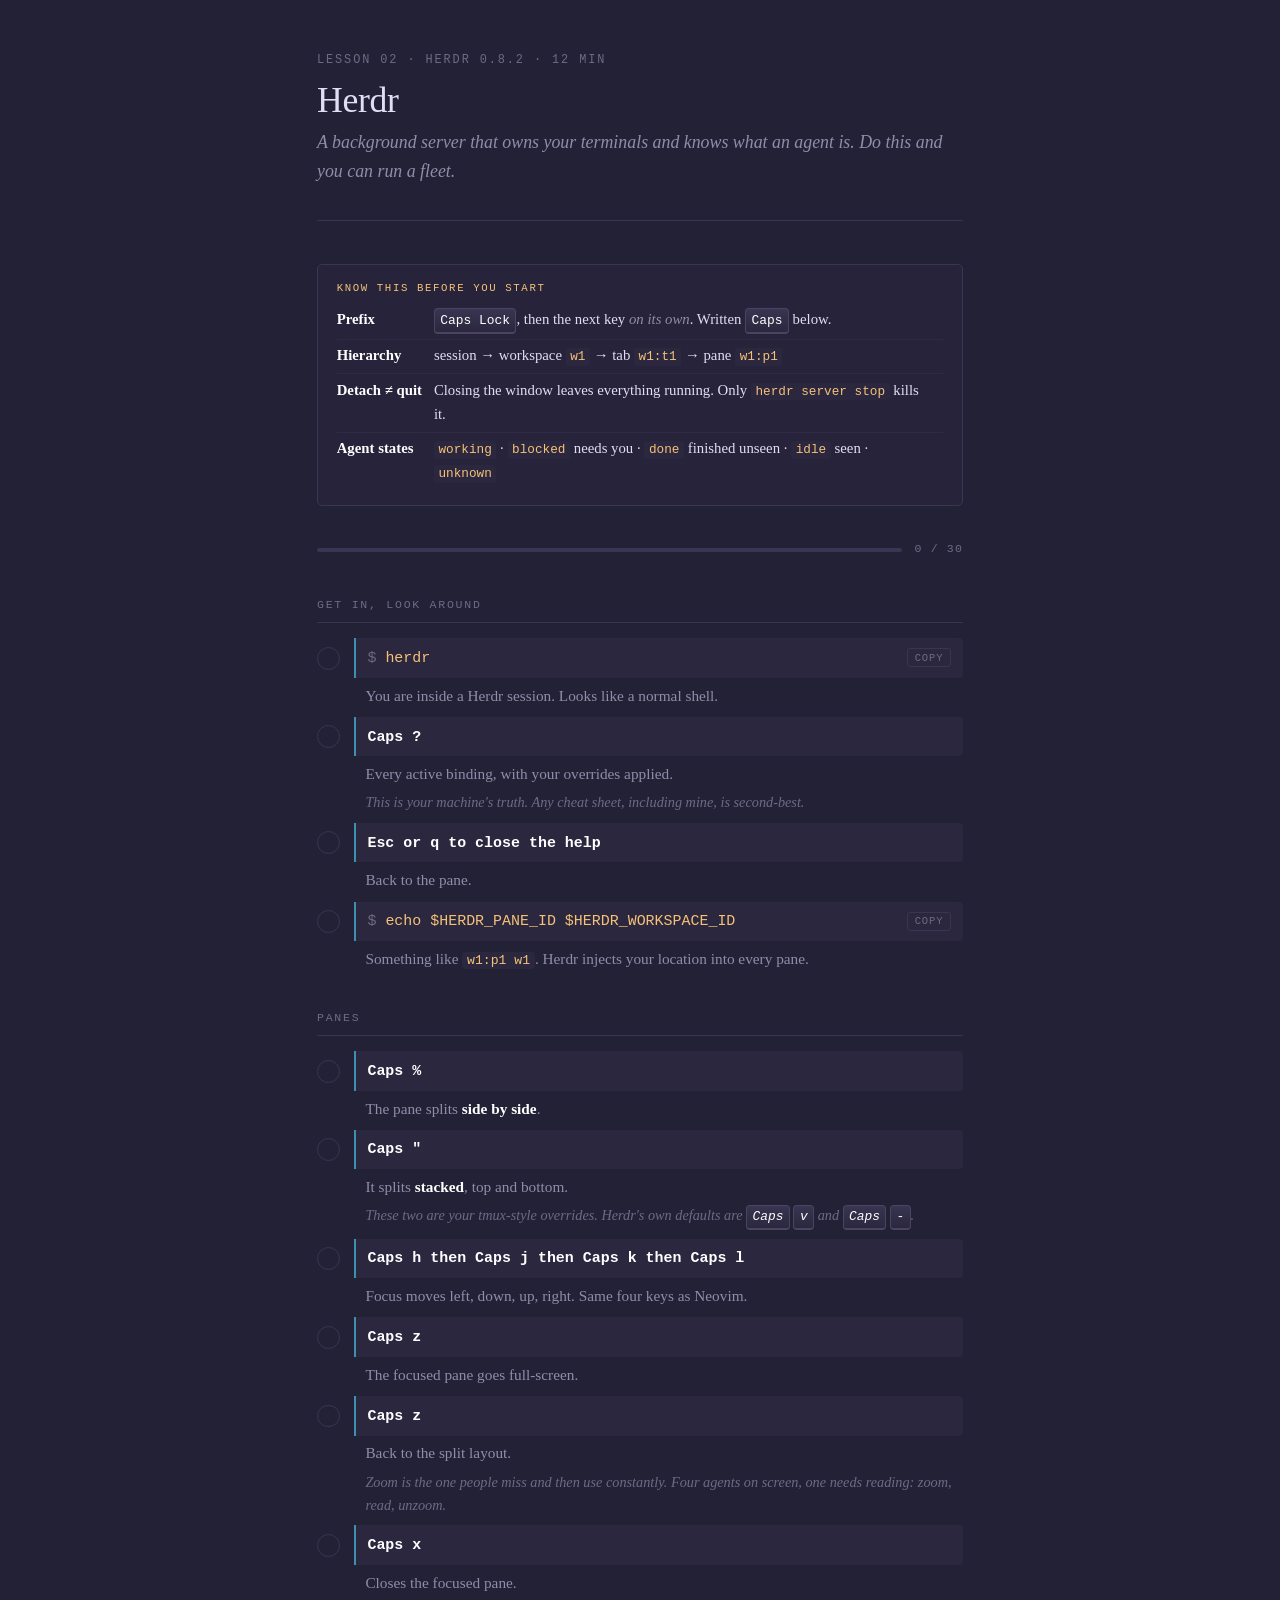
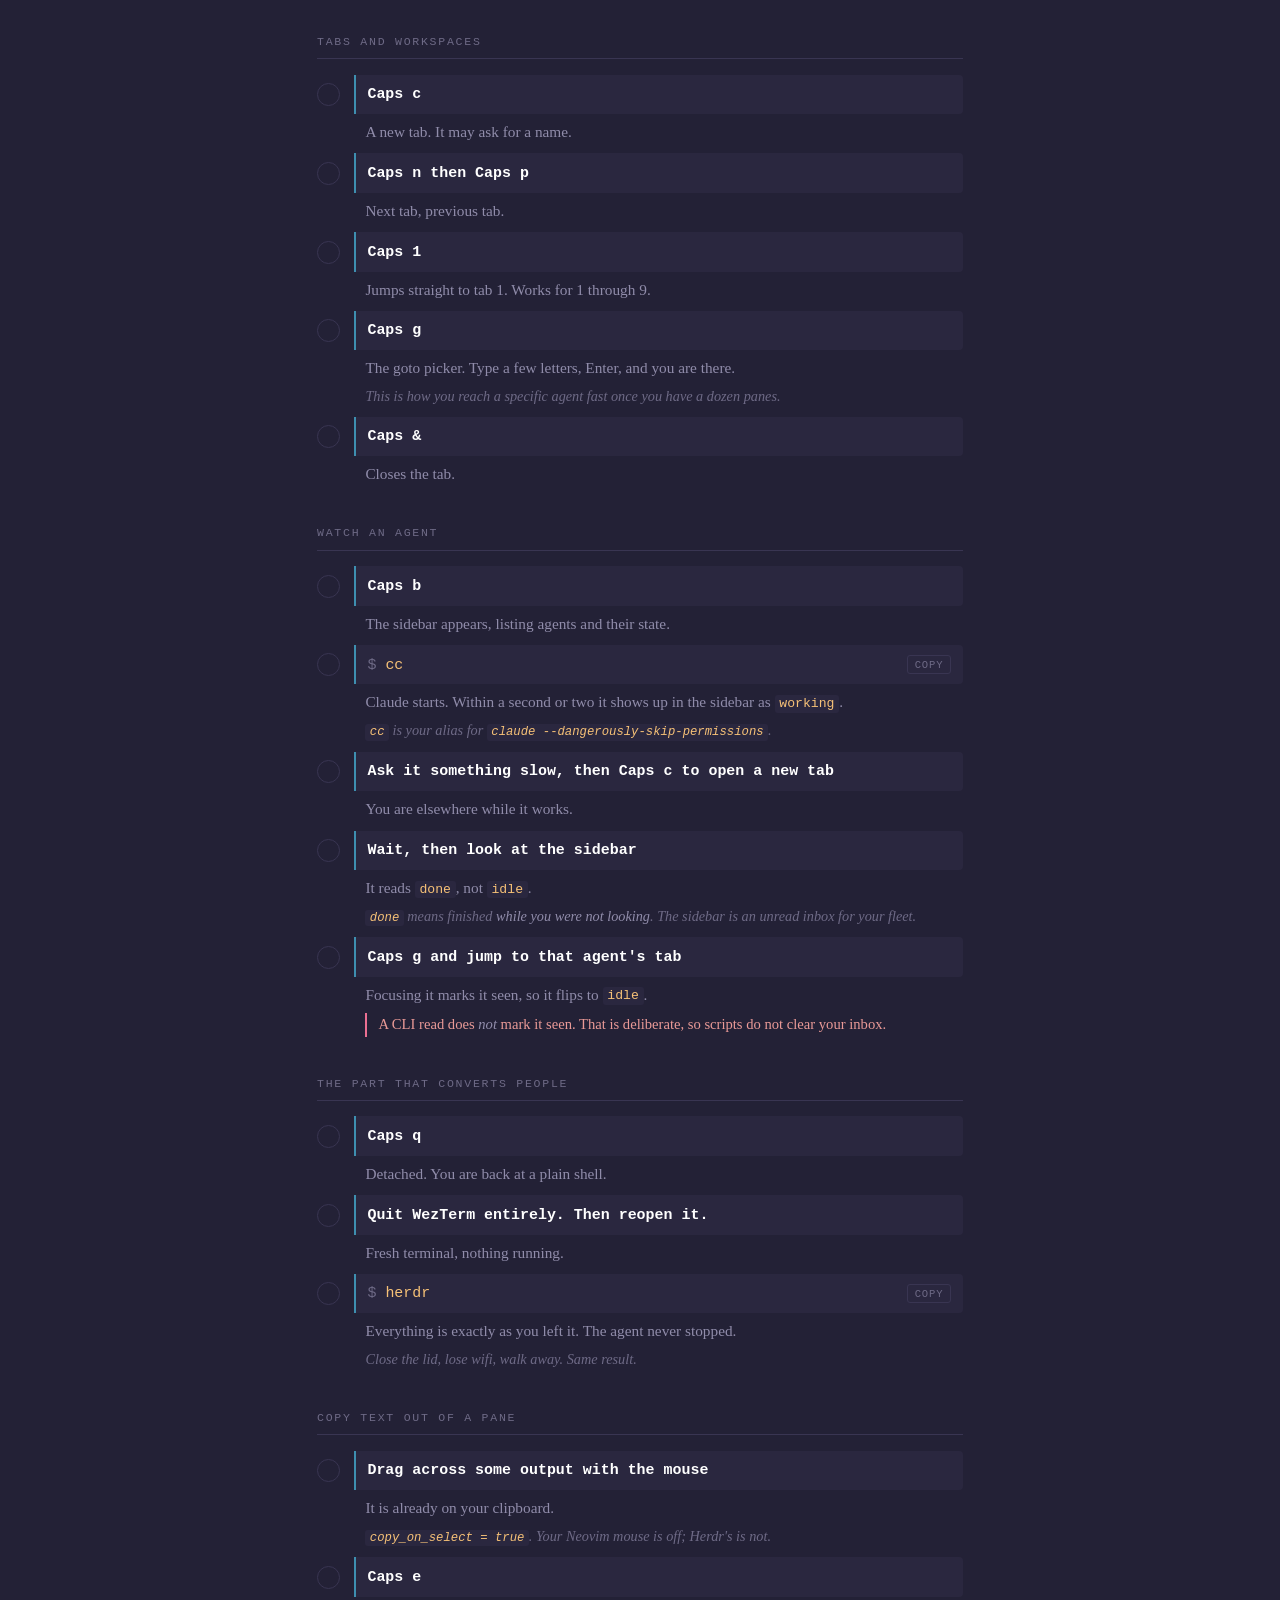
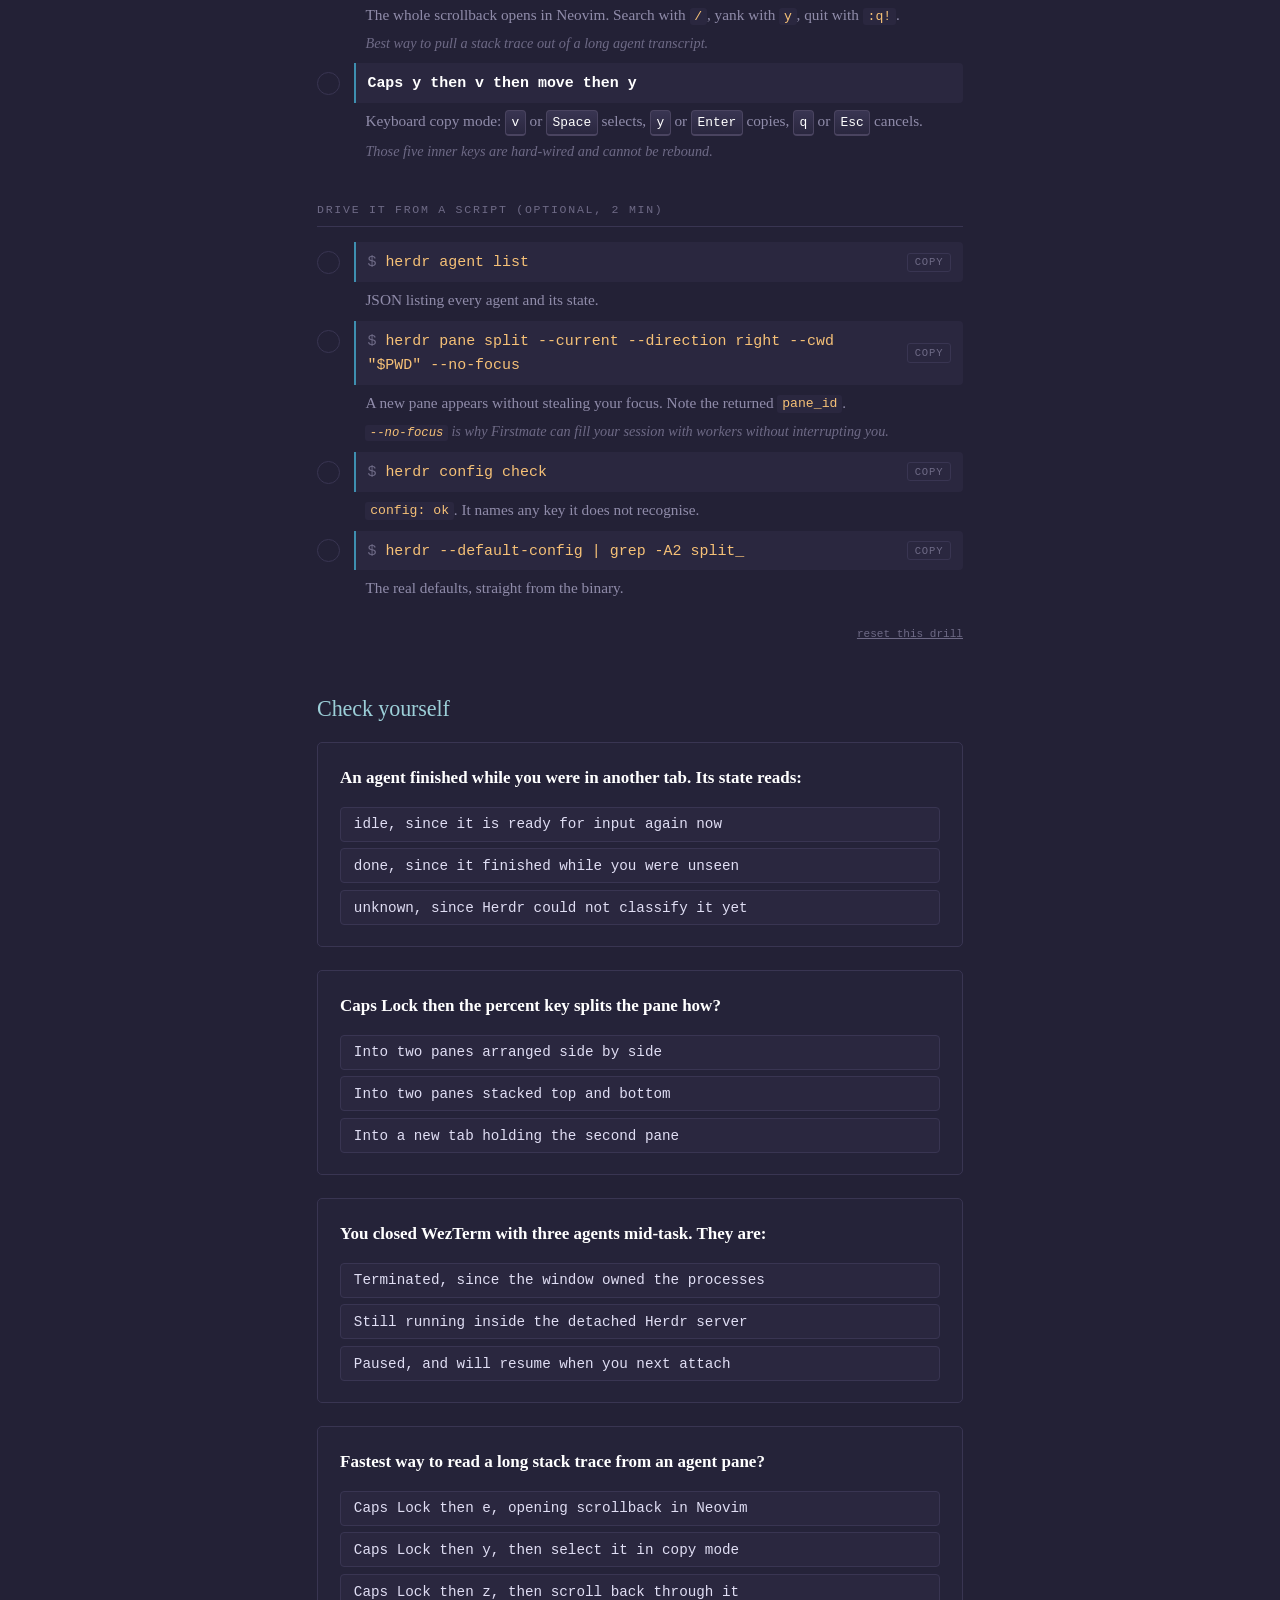
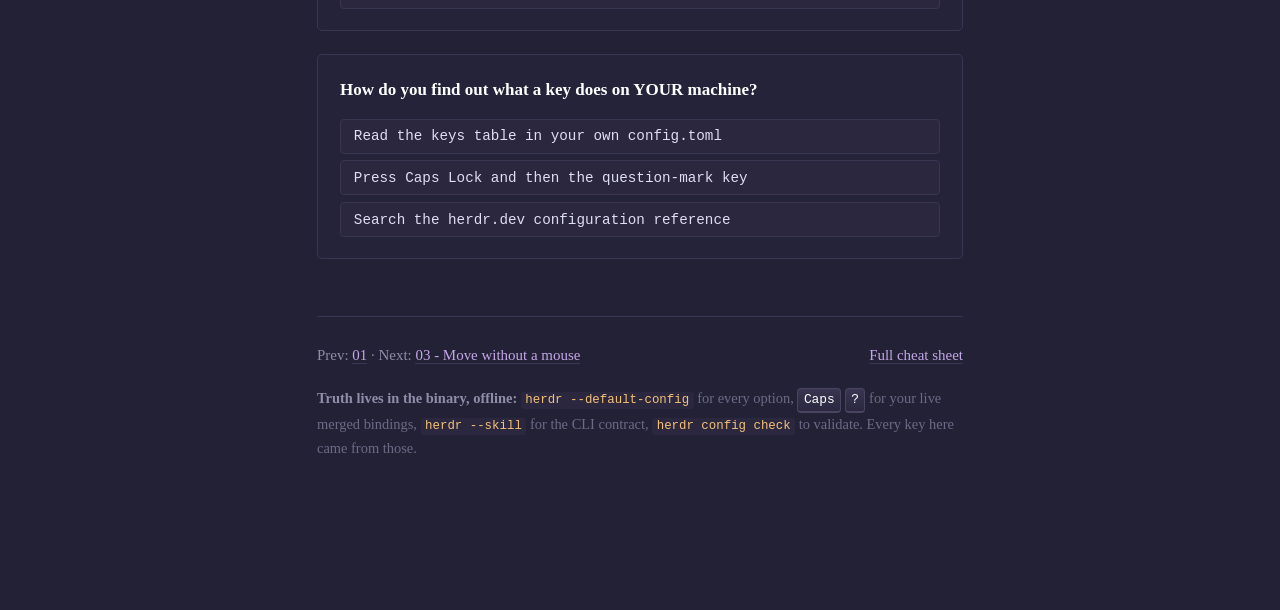
==== commit 707baa71: "feat: use Caps Lock as Herdr prefix" ====
--- a/terminal-mastery/lessons/0002-herdr-your-terminal.html
+++ b/terminal-mastery/lessons/0002-herdr-your-terminal.html
@@ -17,7 +17,7 @@
 <div class="tldr">
 <span class="label">Know this before you start</span>
 <table>
-  <tr><td><strong>Prefix</strong></td><td><kbd>Ctrl</kbd>+<kbd>Space</kbd>, then the next key <em>on its own</em>. Written <kbd>^Space</kbd> below.</td></tr>
+  <tr><td><strong>Prefix</strong></td><td><kbd>Caps Lock</kbd>, then the next key <em>on its own</em>. Written <kbd>Caps</kbd> below.</td></tr>
   <tr><td><strong>Hierarchy</strong></td><td>session &rarr; workspace <code>w1</code> &rarr; tab <code>w1:t1</code> &rarr; pane <code>w1:p1</code></td></tr>
   <tr><td><strong>Detach &ne; quit</strong></td><td>Closing the window leaves everything running. Only <code>herdr server stop</code> kills it.</td></tr>
   <tr><td><strong>Agent states</strong></td><td><code>working</code> &middot; <code>blocked</code> needs you &middot; <code>done</code> finished unseen &middot; <code>idle</code> seen &middot; <code>unknown</code></td></tr>
@@ -35,7 +35,7 @@
     <span><a href="../reference/herdr-cheatsheet.html">Full cheat sheet</a></span>
   </div>
   <p class="source"><strong>Truth lives in the binary, offline:</strong>
-  <code>herdr --default-config</code> for every option, <kbd>^Space</kbd> <kbd>?</kbd> for your
+  <code>herdr --default-config</code> for every option, <kbd>Caps</kbd> <kbd>?</kbd> for your
   live merged bindings, <code>herdr --skill</code> for the CLI contract,
   <code>herdr config check</code> to validate. Every key here came from those.</p>
 </div>
@@ -48,43 +48,43 @@
 renderDrill('drill', [
   { section: 'Get in, look around' },
   { do: 'herdr', cmd: true, see: 'You are inside a Herdr session. Looks like a normal shell.' },
-  { do: '^Space ?', see: 'Every active binding, with your overrides applied.',
+  { do: 'Caps ?', see: 'Every active binding, with your overrides applied.',
     note: 'This is your machine\'s truth. Any cheat sheet, including mine, is second-best.' },
   { do: 'Esc or q to close the help', see: 'Back to the pane.' },
   { do: 'echo $HERDR_PANE_ID $HERDR_WORKSPACE_ID', cmd: true,
     see: 'Something like <code>w1:p1 w1</code>. Herdr injects your location into every pane.' },
 
   { section: 'Panes' },
-  { do: '^Space %', see: 'The pane splits <strong>side by side</strong>.' },
-  { do: '^Space "', see: 'It splits <strong>stacked</strong>, top and bottom.',
-    note: 'These two are your tmux-style overrides. Herdr\'s own defaults are <kbd>^Space</kbd> <kbd>v</kbd> and <kbd>^Space</kbd> <kbd>-</kbd>.' },
-  { do: '^Space h then ^Space j then ^Space k then ^Space l', see: 'Focus moves left, down, up, right. Same four keys as Neovim.' },
-  { do: '^Space z', see: 'The focused pane goes full-screen.' },
-  { do: '^Space z', see: 'Back to the split layout.',
+  { do: 'Caps %', see: 'The pane splits <strong>side by side</strong>.' },
+  { do: 'Caps "', see: 'It splits <strong>stacked</strong>, top and bottom.',
+    note: 'These two are your tmux-style overrides. Herdr\'s own defaults are <kbd>Caps</kbd> <kbd>v</kbd> and <kbd>Caps</kbd> <kbd>-</kbd>.' },
+  { do: 'Caps h then Caps j then Caps k then Caps l', see: 'Focus moves left, down, up, right. Same four keys as Neovim.' },
+  { do: 'Caps z', see: 'The focused pane goes full-screen.' },
+  { do: 'Caps z', see: 'Back to the split layout.',
     note: 'Zoom is the one people miss and then use constantly. Four agents on screen, one needs reading: zoom, read, unzoom.' },
-  { do: '^Space x', see: 'Closes the focused pane.' },
+  { do: 'Caps x', see: 'Closes the focused pane.' },
 
   { section: 'Tabs and workspaces' },
-  { do: '^Space c', see: 'A new tab. It may ask for a name.' },
-  { do: '^Space n then ^Space p', see: 'Next tab, previous tab.' },
-  { do: '^Space 1', see: 'Jumps straight to tab 1. Works for 1 through 9.' },
-  { do: '^Space g', see: 'The goto picker. Type a few letters, Enter, and you are there.',
+  { do: 'Caps c', see: 'A new tab. It may ask for a name.' },
+  { do: 'Caps n then Caps p', see: 'Next tab, previous tab.' },
+  { do: 'Caps 1', see: 'Jumps straight to tab 1. Works for 1 through 9.' },
+  { do: 'Caps g', see: 'The goto picker. Type a few letters, Enter, and you are there.',
     note: 'This is how you reach a specific agent fast once you have a dozen panes.' },
-  { do: '^Space &', see: 'Closes the tab.' },
+  { do: 'Caps &', see: 'Closes the tab.' },
 
   { section: 'Watch an agent' },
-  { do: '^Space b', see: 'The sidebar appears, listing agents and their state.' },
+  { do: 'Caps b', see: 'The sidebar appears, listing agents and their state.' },
   { do: 'cc', cmd: true,
     see: 'Claude starts. Within a second or two it shows up in the sidebar as <code>working</code>.',
     note: '<code>cc</code> is your alias for <code>claude --dangerously-skip-permissions</code>.' },
-  { do: 'Ask it something slow, then ^Space c to open a new tab', see: 'You are elsewhere while it works.' },
+  { do: 'Ask it something slow, then Caps c to open a new tab', see: 'You are elsewhere while it works.' },
   { do: 'Wait, then look at the sidebar', see: 'It reads <code>done</code>, not <code>idle</code>.',
     note: '<code>done</code> means finished <em>while you were not looking</em>. The sidebar is an unread inbox for your fleet.' },
-  { do: '^Space g and jump to that agent\'s tab', see: 'Focusing it marks it seen, so it flips to <code>idle</code>.',
+  { do: 'Caps g and jump to that agent\'s tab', see: 'Focusing it marks it seen, so it flips to <code>idle</code>.',
     warn: 'A CLI read does <em>not</em> mark it seen. That is deliberate, so scripts do not clear your inbox.' },
 
   { section: 'The part that converts people' },
-  { do: '^Space q', see: 'Detached. You are back at a plain shell.' },
+  { do: 'Caps q', see: 'Detached. You are back at a plain shell.' },
   { do: 'Quit WezTerm entirely. Then reopen it.', see: 'Fresh terminal, nothing running.' },
   { do: 'herdr', cmd: true, see: 'Everything is exactly as you left it. The agent never stopped.',
     note: 'Close the lid, lose wifi, walk away. Same result.' },
@@ -92,9 +92,9 @@
   { section: 'Copy text out of a pane' },
   { do: 'Drag across some output with the mouse', see: 'It is already on your clipboard.',
     note: '<code>copy_on_select = true</code>. Your Neovim mouse is off; Herdr\'s is not.' },
-  { do: '^Space e', see: 'The whole scrollback opens in Neovim. Search with <code>/</code>, yank with <code>y</code>, quit with <code>:q!</code>.',
+  { do: 'Caps e', see: 'The whole scrollback opens in Neovim. Search with <code>/</code>, yank with <code>y</code>, quit with <code>:q!</code>.',
     note: 'Best way to pull a stack trace out of a long agent transcript.' },
-  { do: '^Space y then v then move then y', see: 'Keyboard copy mode: <kbd>v</kbd> or <kbd>Space</kbd> selects, <kbd>y</kbd> or <kbd>Enter</kbd> copies, <kbd>q</kbd> or <kbd>Esc</kbd> cancels.',
+  { do: 'Caps y then v then move then y', see: 'Keyboard copy mode: <kbd>v</kbd> or <kbd>Space</kbd> selects, <kbd>y</kbd> or <kbd>Enter</kbd> copies, <kbd>q</kbd> or <kbd>Esc</kbd> cancels.',
     note: 'Those five inner keys are hard-wired and cannot be rebound.' },
 
   { section: 'Drive it from a script (optional, 2 min)' },
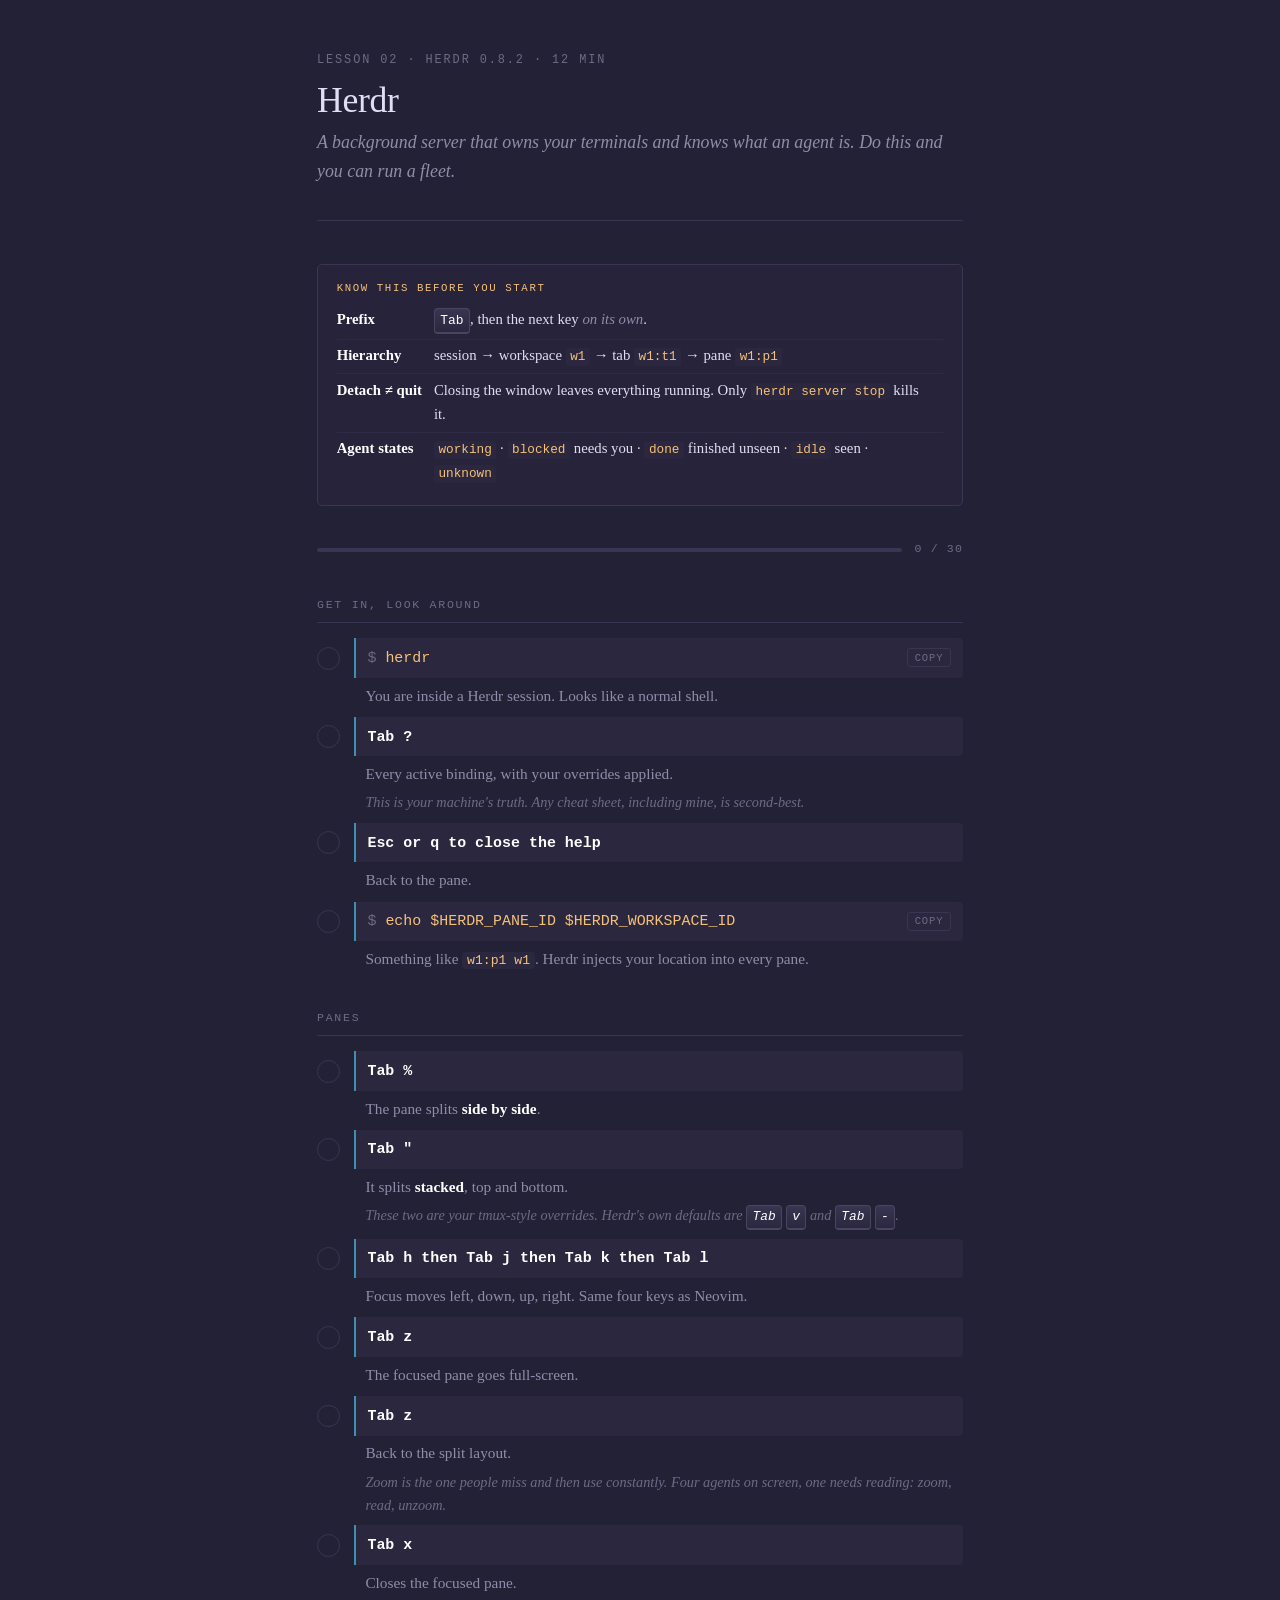
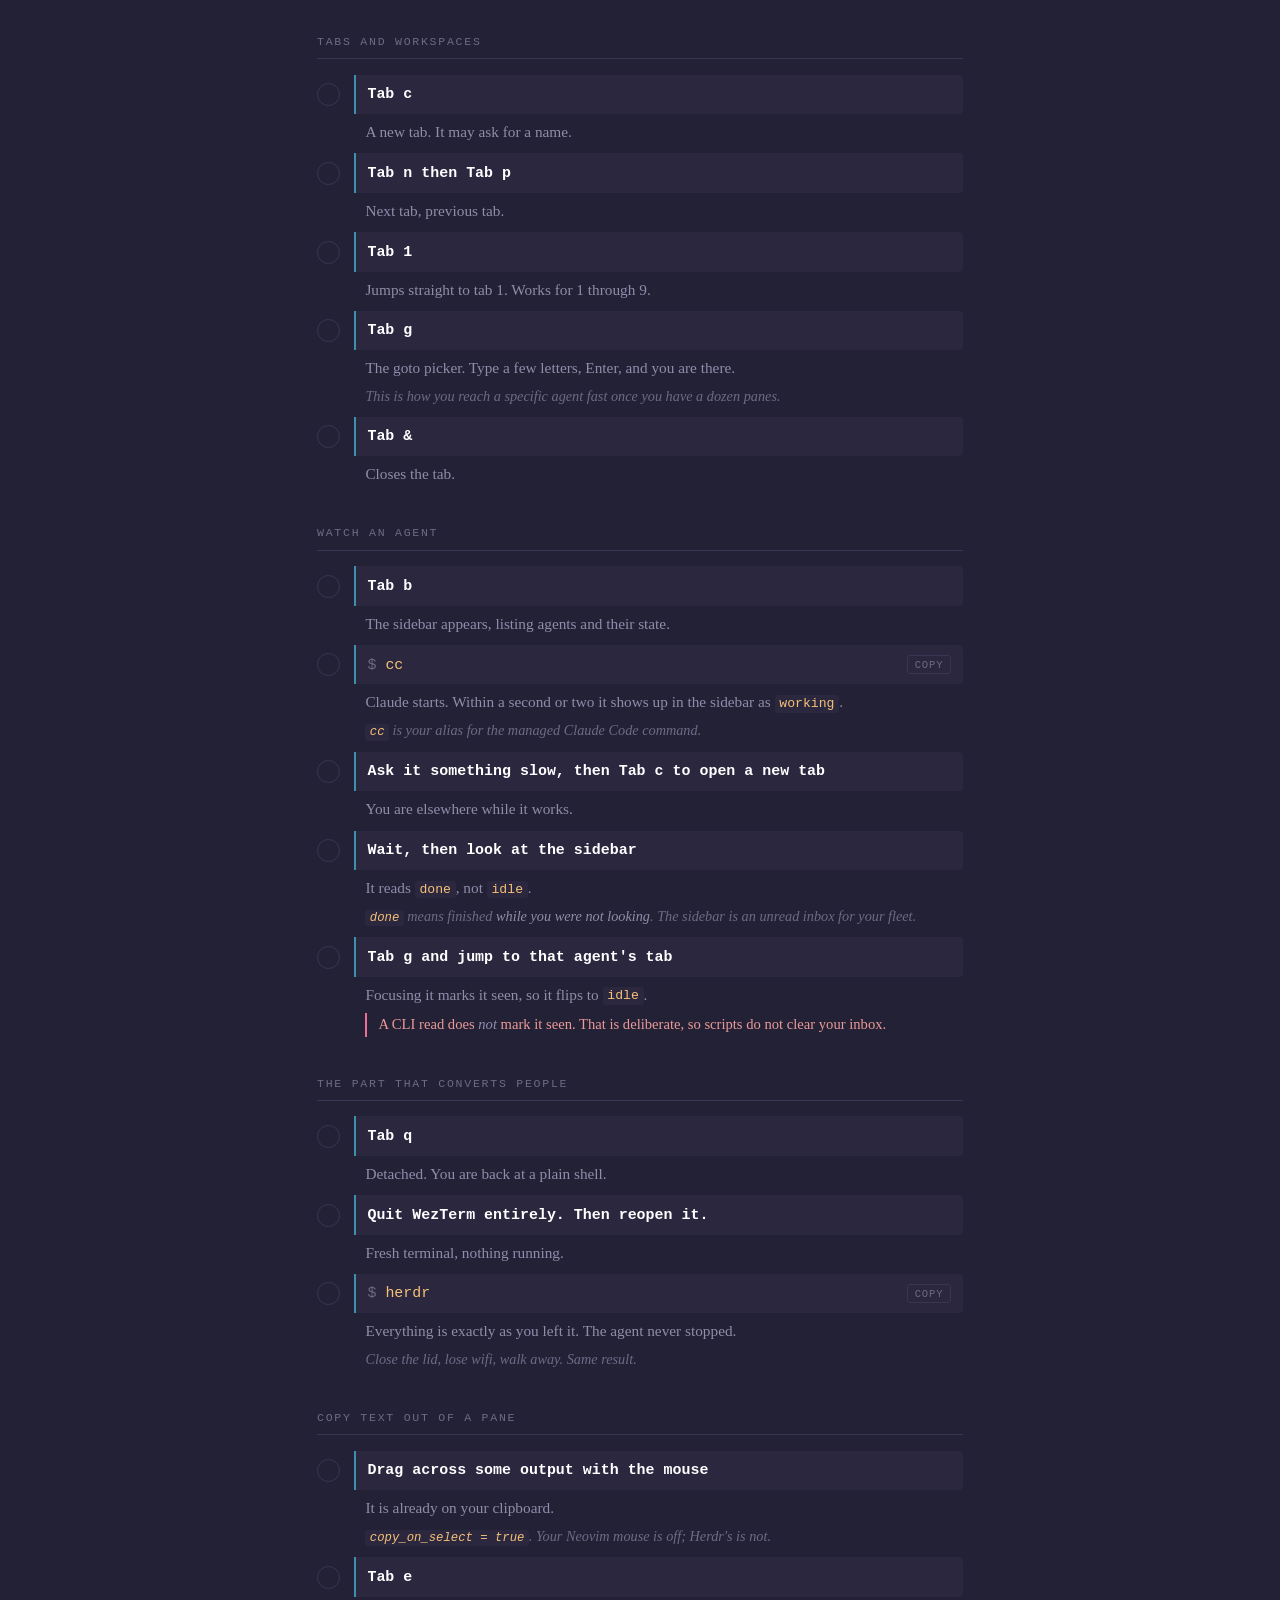
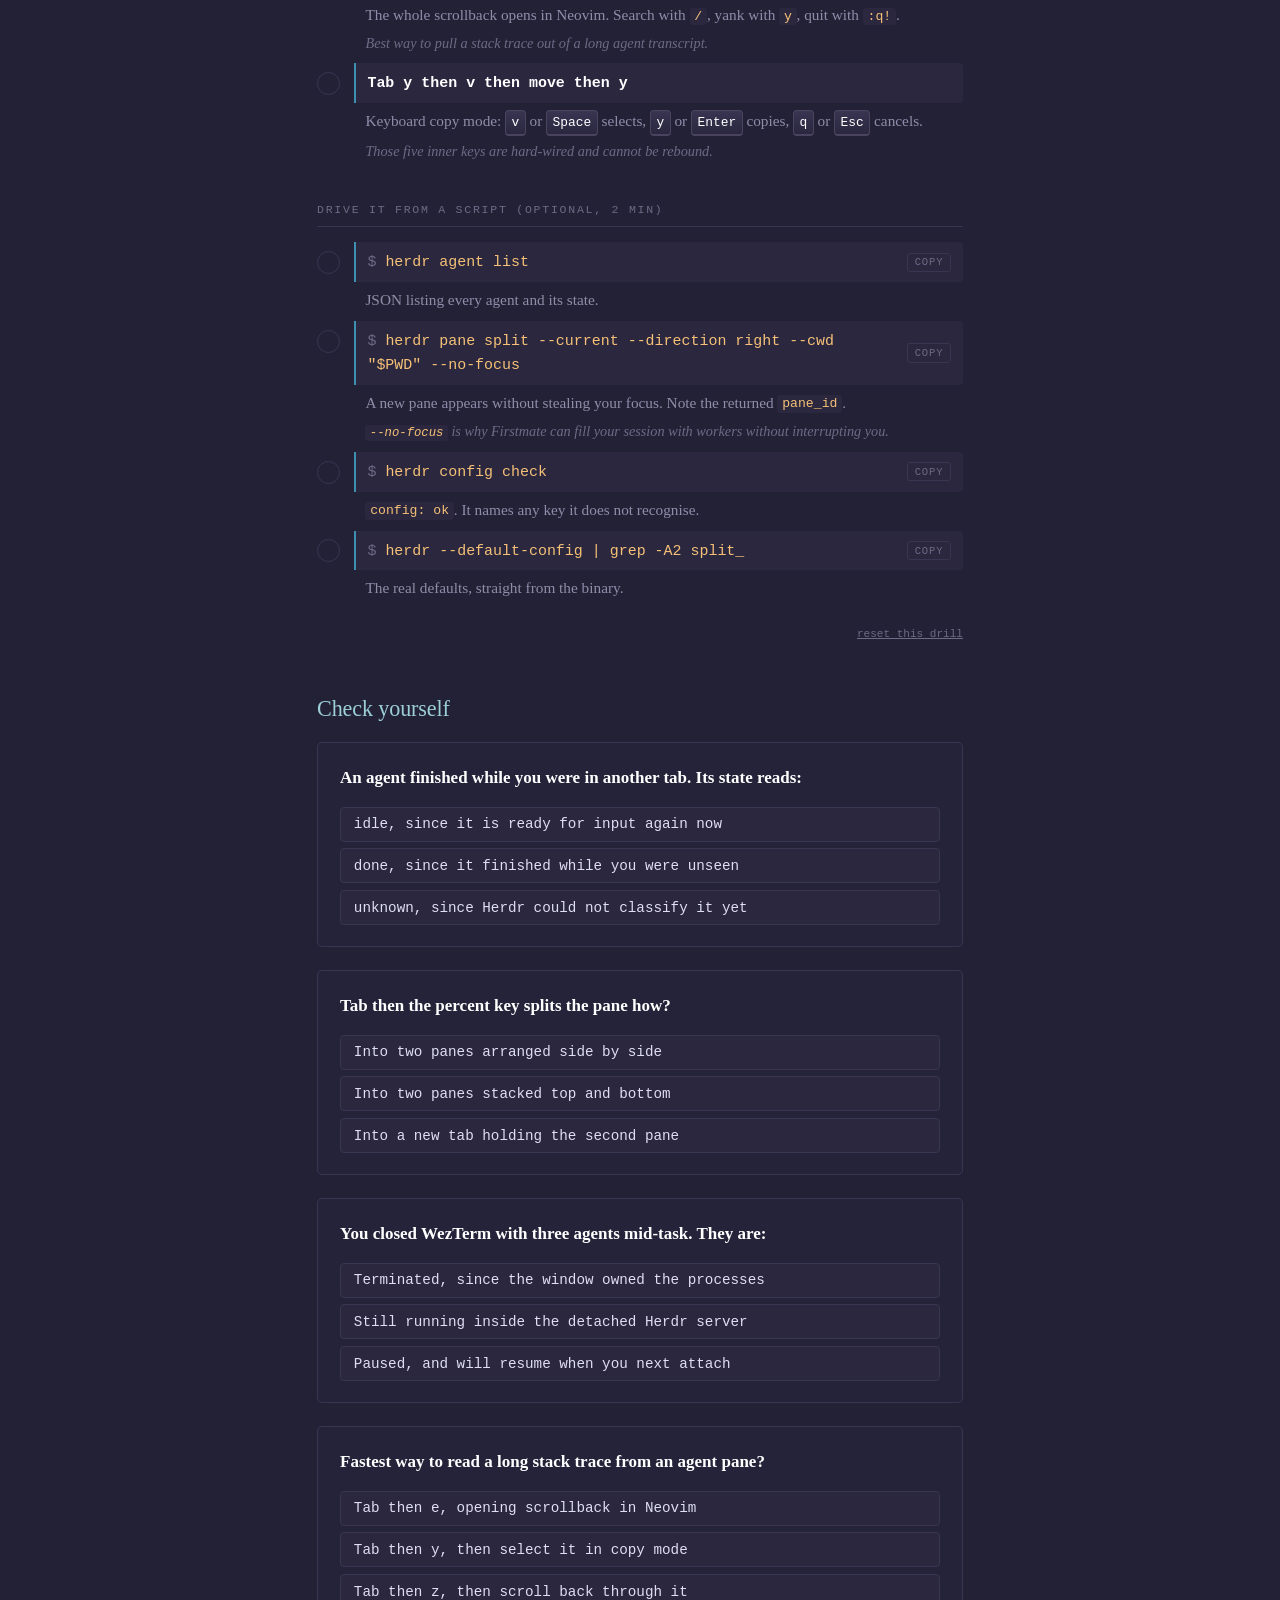
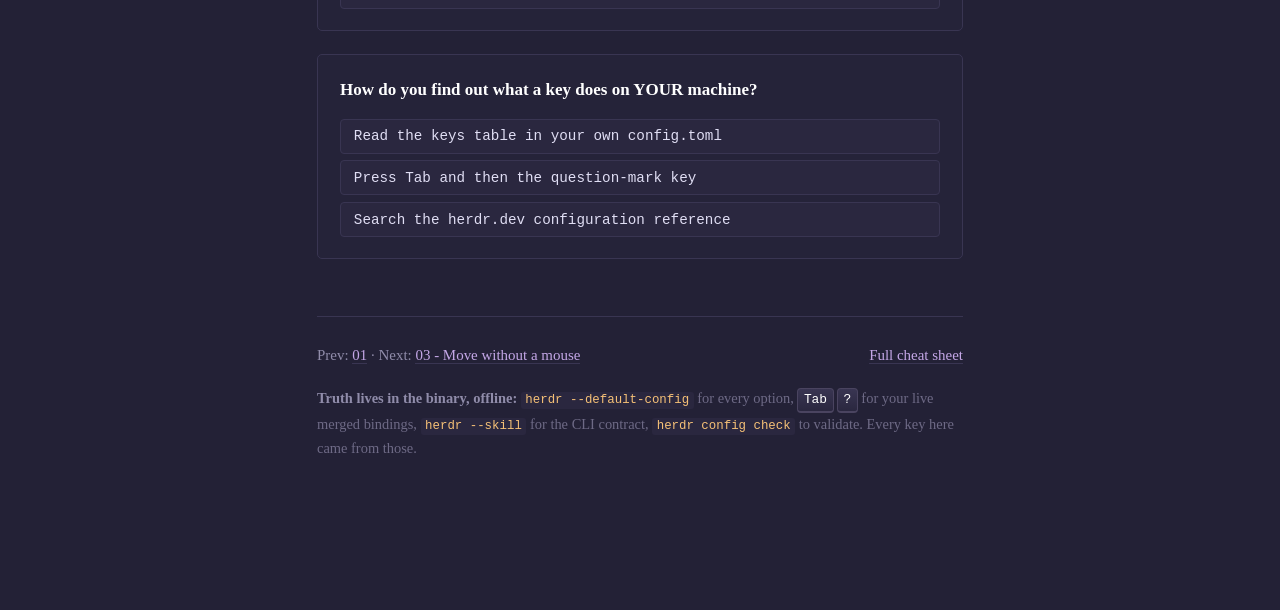
==== commit 2d1747b9: "feat: add Backpass, the CUA CLI, portable skills, and the vault link, publishably Folds the three st" ====
--- a/terminal-mastery/lessons/0002-herdr-your-terminal.html
+++ b/terminal-mastery/lessons/0002-herdr-your-terminal.html
@@ -17,7 +17,7 @@
 <div class="tldr">
 <span class="label">Know this before you start</span>
 <table>
-  <tr><td><strong>Prefix</strong></td><td><kbd>Caps Lock</kbd>, then the next key <em>on its own</em>. Written <kbd>Caps</kbd> below.</td></tr>
+  <tr><td><strong>Prefix</strong></td><td><kbd>Tab</kbd>, then the next key <em>on its own</em>.</td></tr>
   <tr><td><strong>Hierarchy</strong></td><td>session &rarr; workspace <code>w1</code> &rarr; tab <code>w1:t1</code> &rarr; pane <code>w1:p1</code></td></tr>
   <tr><td><strong>Detach &ne; quit</strong></td><td>Closing the window leaves everything running. Only <code>herdr server stop</code> kills it.</td></tr>
   <tr><td><strong>Agent states</strong></td><td><code>working</code> &middot; <code>blocked</code> needs you &middot; <code>done</code> finished unseen &middot; <code>idle</code> seen &middot; <code>unknown</code></td></tr>
@@ -35,7 +35,7 @@
     <span><a href="../reference/herdr-cheatsheet.html">Full cheat sheet</a></span>
   </div>
   <p class="source"><strong>Truth lives in the binary, offline:</strong>
-  <code>herdr --default-config</code> for every option, <kbd>Caps</kbd> <kbd>?</kbd> for your
+  <code>herdr --default-config</code> for every option, <kbd>Tab</kbd> <kbd>?</kbd> for your
   live merged bindings, <code>herdr --skill</code> for the CLI contract,
   <code>herdr config check</code> to validate. Every key here came from those.</p>
 </div>
@@ -48,43 +48,43 @@
 renderDrill('drill', [
   { section: 'Get in, look around' },
   { do: 'herdr', cmd: true, see: 'You are inside a Herdr session. Looks like a normal shell.' },
-  { do: 'Caps ?', see: 'Every active binding, with your overrides applied.',
+  { do: 'Tab ?', see: 'Every active binding, with your overrides applied.',
     note: 'This is your machine\'s truth. Any cheat sheet, including mine, is second-best.' },
   { do: 'Esc or q to close the help', see: 'Back to the pane.' },
   { do: 'echo $HERDR_PANE_ID $HERDR_WORKSPACE_ID', cmd: true,
     see: 'Something like <code>w1:p1 w1</code>. Herdr injects your location into every pane.' },
 
   { section: 'Panes' },
-  { do: 'Caps %', see: 'The pane splits <strong>side by side</strong>.' },
-  { do: 'Caps "', see: 'It splits <strong>stacked</strong>, top and bottom.',
-    note: 'These two are your tmux-style overrides. Herdr\'s own defaults are <kbd>Caps</kbd> <kbd>v</kbd> and <kbd>Caps</kbd> <kbd>-</kbd>.' },
-  { do: 'Caps h then Caps j then Caps k then Caps l', see: 'Focus moves left, down, up, right. Same four keys as Neovim.' },
-  { do: 'Caps z', see: 'The focused pane goes full-screen.' },
-  { do: 'Caps z', see: 'Back to the split layout.',
+  { do: 'Tab %', see: 'The pane splits <strong>side by side</strong>.' },
+  { do: 'Tab "', see: 'It splits <strong>stacked</strong>, top and bottom.',
+    note: 'These two are your tmux-style overrides. Herdr\'s own defaults are <kbd>Tab</kbd> <kbd>v</kbd> and <kbd>Tab</kbd> <kbd>-</kbd>.' },
+  { do: 'Tab h then Tab j then Tab k then Tab l', see: 'Focus moves left, down, up, right. Same four keys as Neovim.' },
+  { do: 'Tab z', see: 'The focused pane goes full-screen.' },
+  { do: 'Tab z', see: 'Back to the split layout.',
     note: 'Zoom is the one people miss and then use constantly. Four agents on screen, one needs reading: zoom, read, unzoom.' },
-  { do: 'Caps x', see: 'Closes the focused pane.' },
+  { do: 'Tab x', see: 'Closes the focused pane.' },
 
   { section: 'Tabs and workspaces' },
-  { do: 'Caps c', see: 'A new tab. It may ask for a name.' },
-  { do: 'Caps n then Caps p', see: 'Next tab, previous tab.' },
-  { do: 'Caps 1', see: 'Jumps straight to tab 1. Works for 1 through 9.' },
-  { do: 'Caps g', see: 'The goto picker. Type a few letters, Enter, and you are there.',
+  { do: 'Tab c', see: 'A new tab. It may ask for a name.' },
+  { do: 'Tab n then Tab p', see: 'Next tab, previous tab.' },
+  { do: 'Tab 1', see: 'Jumps straight to tab 1. Works for 1 through 9.' },
+  { do: 'Tab g', see: 'The goto picker. Type a few letters, Enter, and you are there.',
     note: 'This is how you reach a specific agent fast once you have a dozen panes.' },
-  { do: 'Caps &', see: 'Closes the tab.' },
+  { do: 'Tab &', see: 'Closes the tab.' },
 
   { section: 'Watch an agent' },
-  { do: 'Caps b', see: 'The sidebar appears, listing agents and their state.' },
+  { do: 'Tab b', see: 'The sidebar appears, listing agents and their state.' },
   { do: 'cc', cmd: true,
     see: 'Claude starts. Within a second or two it shows up in the sidebar as <code>working</code>.',
-    note: '<code>cc</code> is your alias for <code>claude --dangerously-skip-permissions</code>.' },
-  { do: 'Ask it something slow, then Caps c to open a new tab', see: 'You are elsewhere while it works.' },
+    note: '<code>cc</code> is your alias for the managed Claude Code command.' },
+  { do: 'Ask it something slow, then Tab c to open a new tab', see: 'You are elsewhere while it works.' },
   { do: 'Wait, then look at the sidebar', see: 'It reads <code>done</code>, not <code>idle</code>.',
     note: '<code>done</code> means finished <em>while you were not looking</em>. The sidebar is an unread inbox for your fleet.' },
-  { do: 'Caps g and jump to that agent\'s tab', see: 'Focusing it marks it seen, so it flips to <code>idle</code>.',
+  { do: 'Tab g and jump to that agent\'s tab', see: 'Focusing it marks it seen, so it flips to <code>idle</code>.',
     warn: 'A CLI read does <em>not</em> mark it seen. That is deliberate, so scripts do not clear your inbox.' },
 
   { section: 'The part that converts people' },
-  { do: 'Caps q', see: 'Detached. You are back at a plain shell.' },
+  { do: 'Tab q', see: 'Detached. You are back at a plain shell.' },
   { do: 'Quit WezTerm entirely. Then reopen it.', see: 'Fresh terminal, nothing running.' },
   { do: 'herdr', cmd: true, see: 'Everything is exactly as you left it. The agent never stopped.',
     note: 'Close the lid, lose wifi, walk away. Same result.' },
@@ -92,9 +92,9 @@
   { section: 'Copy text out of a pane' },
   { do: 'Drag across some output with the mouse', see: 'It is already on your clipboard.',
     note: '<code>copy_on_select = true</code>. Your Neovim mouse is off; Herdr\'s is not.' },
-  { do: 'Caps e', see: 'The whole scrollback opens in Neovim. Search with <code>/</code>, yank with <code>y</code>, quit with <code>:q!</code>.',
+  { do: 'Tab e', see: 'The whole scrollback opens in Neovim. Search with <code>/</code>, yank with <code>y</code>, quit with <code>:q!</code>.',
     note: 'Best way to pull a stack trace out of a long agent transcript.' },
-  { do: 'Caps y then v then move then y', see: 'Keyboard copy mode: <kbd>v</kbd> or <kbd>Space</kbd> selects, <kbd>y</kbd> or <kbd>Enter</kbd> copies, <kbd>q</kbd> or <kbd>Esc</kbd> cancels.',
+  { do: 'Tab y then v then move then y', see: 'Keyboard copy mode: <kbd>v</kbd> or <kbd>Space</kbd> selects, <kbd>y</kbd> or <kbd>Enter</kbd> copies, <kbd>q</kbd> or <kbd>Esc</kbd> cancels.',
     note: 'Those five inner keys are hard-wired and cannot be rebound.' },
 
   { section: 'Drive it from a script (optional, 2 min)' },
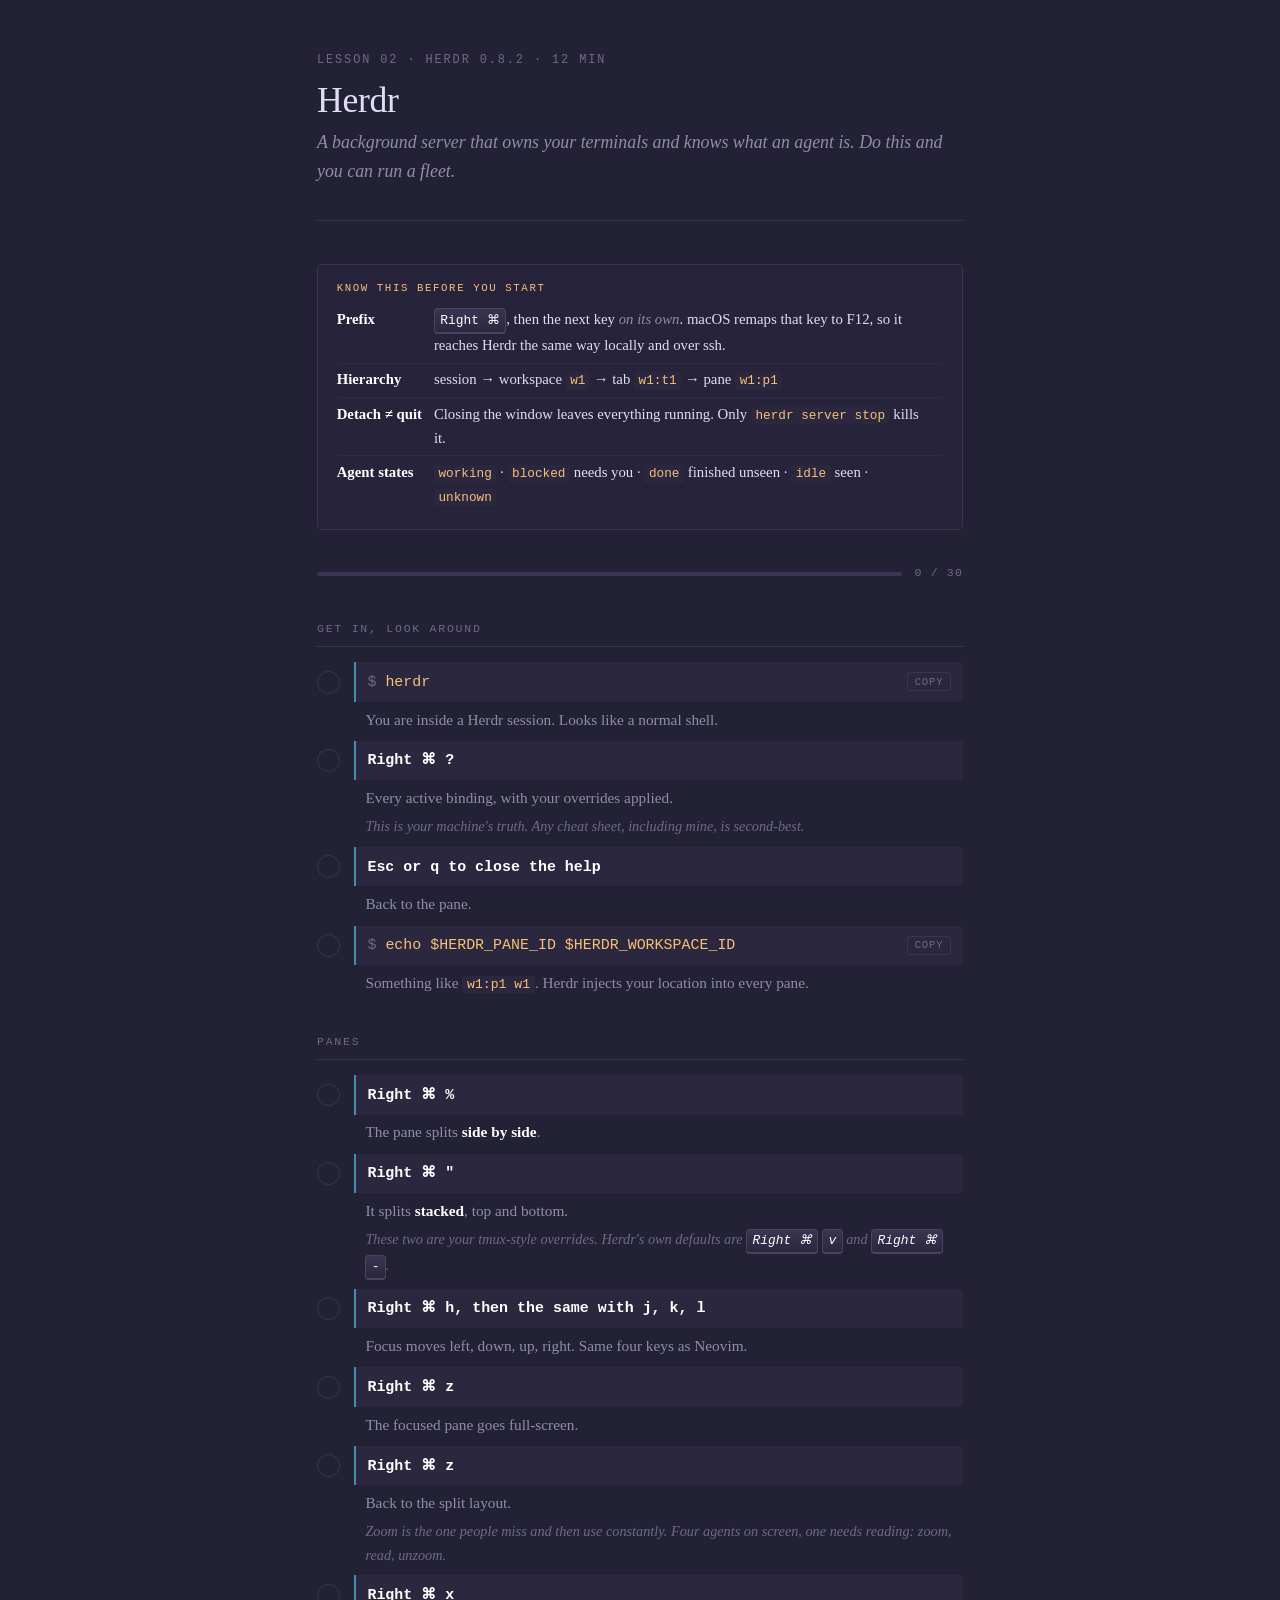
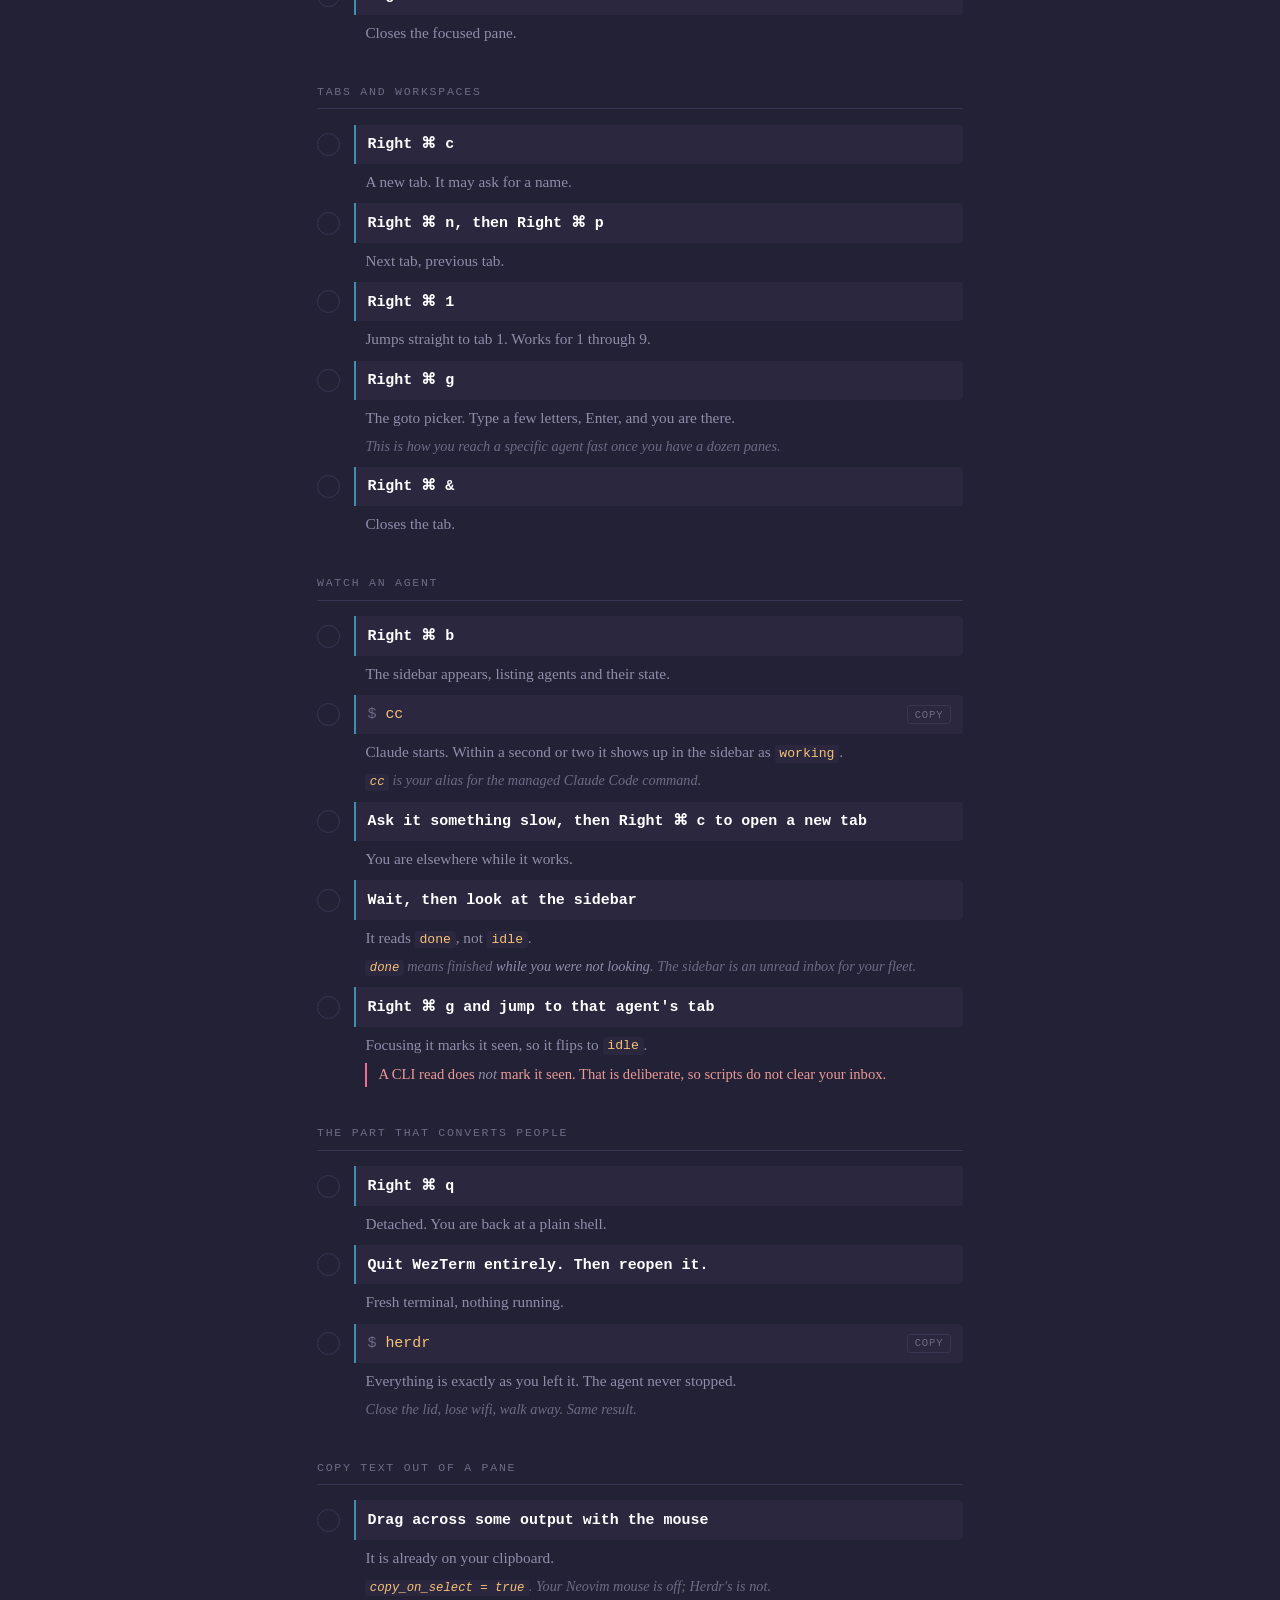
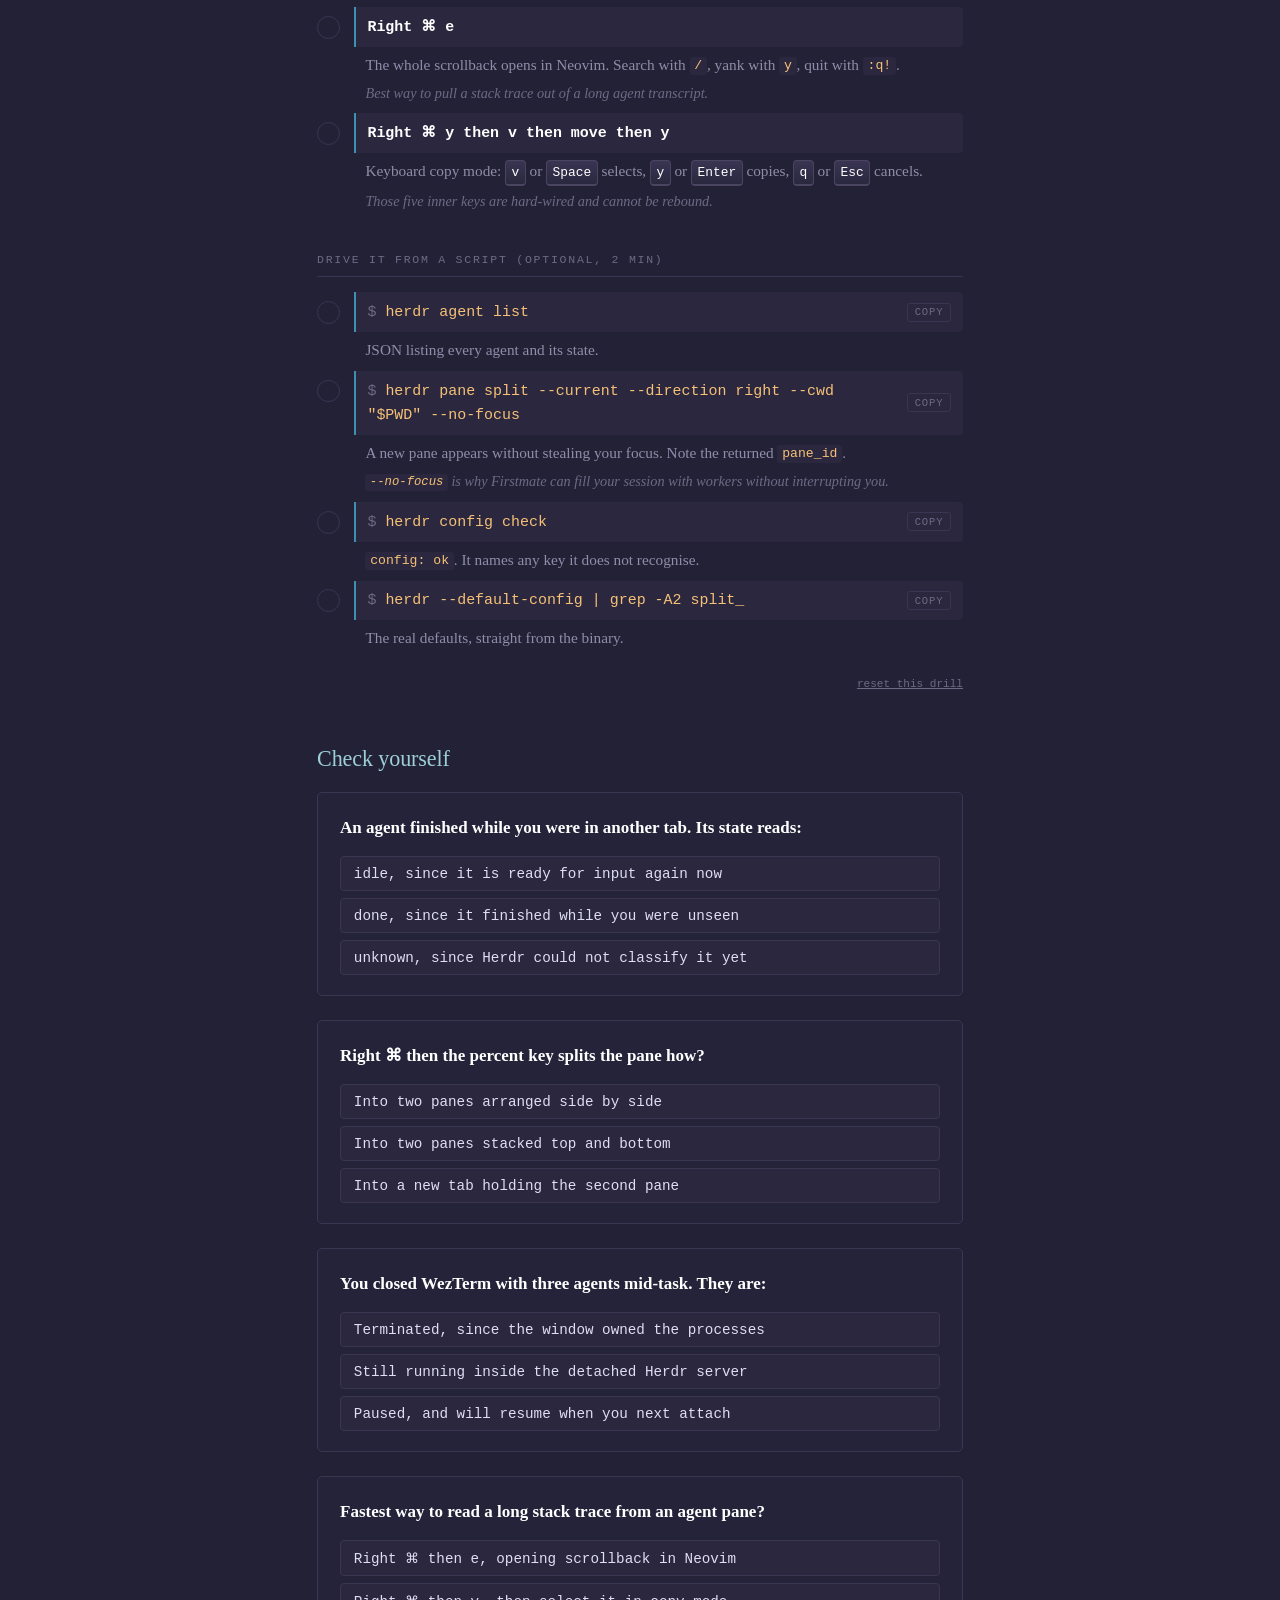
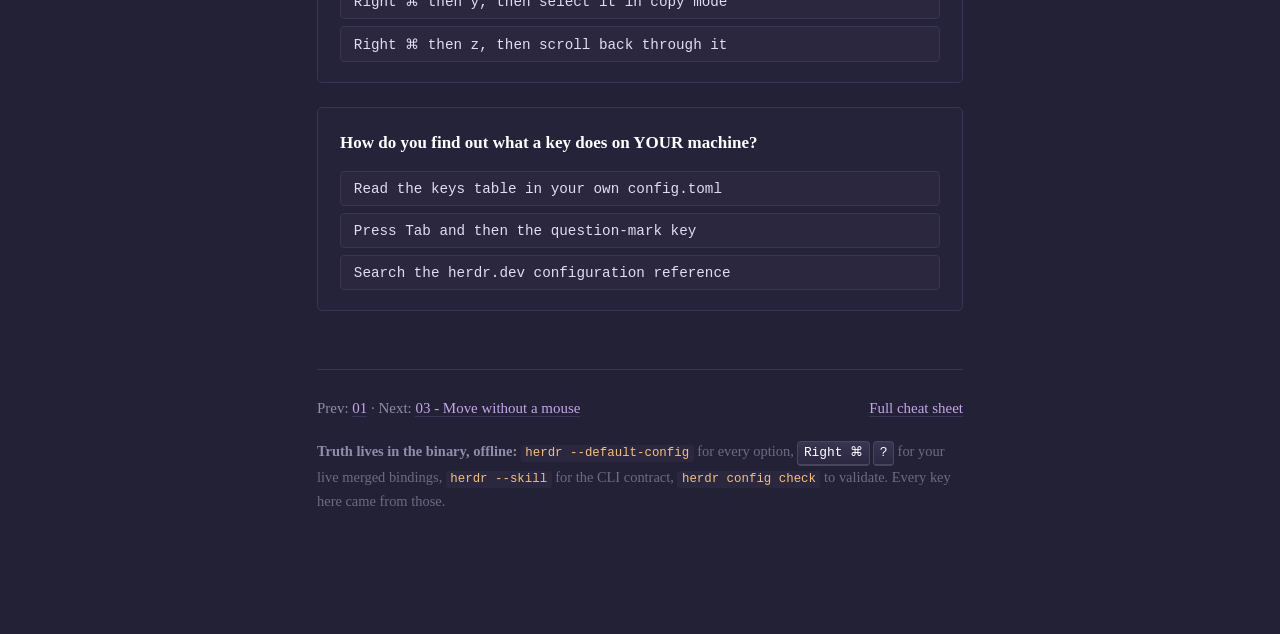
==== commit 2e5eb593: "fix(herdr): make the right Command key the prefix everywhere Tab was the prefix on the Mac and f13 o" ====
--- a/terminal-mastery/lessons/0002-herdr-your-terminal.html
+++ b/terminal-mastery/lessons/0002-herdr-your-terminal.html
@@ -17,7 +17,7 @@
 <div class="tldr">
 <span class="label">Know this before you start</span>
 <table>
-  <tr><td><strong>Prefix</strong></td><td><kbd>Tab</kbd>, then the next key <em>on its own</em>.</td></tr>
+  <tr><td><strong>Prefix</strong></td><td><kbd>Right ⌘</kbd>, then the next key <em>on its own</em>. macOS remaps that key to F12, so it reaches Herdr the same way locally and over ssh.</td></tr>
   <tr><td><strong>Hierarchy</strong></td><td>session &rarr; workspace <code>w1</code> &rarr; tab <code>w1:t1</code> &rarr; pane <code>w1:p1</code></td></tr>
   <tr><td><strong>Detach &ne; quit</strong></td><td>Closing the window leaves everything running. Only <code>herdr server stop</code> kills it.</td></tr>
   <tr><td><strong>Agent states</strong></td><td><code>working</code> &middot; <code>blocked</code> needs you &middot; <code>done</code> finished unseen &middot; <code>idle</code> seen &middot; <code>unknown</code></td></tr>
@@ -35,7 +35,7 @@
     <span><a href="../reference/herdr-cheatsheet.html">Full cheat sheet</a></span>
   </div>
   <p class="source"><strong>Truth lives in the binary, offline:</strong>
-  <code>herdr --default-config</code> for every option, <kbd>Tab</kbd> <kbd>?</kbd> for your
+  <code>herdr --default-config</code> for every option, <kbd>Right ⌘</kbd> <kbd>?</kbd> for your
   live merged bindings, <code>herdr --skill</code> for the CLI contract,
   <code>herdr config check</code> to validate. Every key here came from those.</p>
 </div>
@@ -48,43 +48,43 @@
 renderDrill('drill', [
   { section: 'Get in, look around' },
   { do: 'herdr', cmd: true, see: 'You are inside a Herdr session. Looks like a normal shell.' },
-  { do: 'Tab ?', see: 'Every active binding, with your overrides applied.',
+  { do: 'Right ⌘ ?', see: 'Every active binding, with your overrides applied.',
     note: 'This is your machine\'s truth. Any cheat sheet, including mine, is second-best.' },
   { do: 'Esc or q to close the help', see: 'Back to the pane.' },
   { do: 'echo $HERDR_PANE_ID $HERDR_WORKSPACE_ID', cmd: true,
     see: 'Something like <code>w1:p1 w1</code>. Herdr injects your location into every pane.' },
 
   { section: 'Panes' },
-  { do: 'Tab %', see: 'The pane splits <strong>side by side</strong>.' },
-  { do: 'Tab "', see: 'It splits <strong>stacked</strong>, top and bottom.',
-    note: 'These two are your tmux-style overrides. Herdr\'s own defaults are <kbd>Tab</kbd> <kbd>v</kbd> and <kbd>Tab</kbd> <kbd>-</kbd>.' },
-  { do: 'Tab h then Tab j then Tab k then Tab l', see: 'Focus moves left, down, up, right. Same four keys as Neovim.' },
-  { do: 'Tab z', see: 'The focused pane goes full-screen.' },
-  { do: 'Tab z', see: 'Back to the split layout.',
+  { do: 'Right ⌘ %', see: 'The pane splits <strong>side by side</strong>.' },
+  { do: 'Right ⌘ "', see: 'It splits <strong>stacked</strong>, top and bottom.',
+    note: 'These two are your tmux-style overrides. Herdr\'s own defaults are <kbd>Right ⌘</kbd> <kbd>v</kbd> and <kbd>Right ⌘</kbd> <kbd>-</kbd>.' },
+  { do: 'Right ⌘ h, then the same with j, k, l', see: 'Focus moves left, down, up, right. Same four keys as Neovim.' },
+  { do: 'Right ⌘ z', see: 'The focused pane goes full-screen.' },
+  { do: 'Right ⌘ z', see: 'Back to the split layout.',
     note: 'Zoom is the one people miss and then use constantly. Four agents on screen, one needs reading: zoom, read, unzoom.' },
-  { do: 'Tab x', see: 'Closes the focused pane.' },
+  { do: 'Right ⌘ x', see: 'Closes the focused pane.' },
 
   { section: 'Tabs and workspaces' },
-  { do: 'Tab c', see: 'A new tab. It may ask for a name.' },
-  { do: 'Tab n then Tab p', see: 'Next tab, previous tab.' },
-  { do: 'Tab 1', see: 'Jumps straight to tab 1. Works for 1 through 9.' },
-  { do: 'Tab g', see: 'The goto picker. Type a few letters, Enter, and you are there.',
+  { do: 'Right ⌘ c', see: 'A new tab. It may ask for a name.' },
+  { do: 'Right ⌘ n, then Right ⌘ p', see: 'Next tab, previous tab.' },
+  { do: 'Right ⌘ 1', see: 'Jumps straight to tab 1. Works for 1 through 9.' },
+  { do: 'Right ⌘ g', see: 'The goto picker. Type a few letters, Enter, and you are there.',
     note: 'This is how you reach a specific agent fast once you have a dozen panes.' },
-  { do: 'Tab &', see: 'Closes the tab.' },
+  { do: 'Right ⌘ &', see: 'Closes the tab.' },
 
   { section: 'Watch an agent' },
-  { do: 'Tab b', see: 'The sidebar appears, listing agents and their state.' },
+  { do: 'Right ⌘ b', see: 'The sidebar appears, listing agents and their state.' },
   { do: 'cc', cmd: true,
     see: 'Claude starts. Within a second or two it shows up in the sidebar as <code>working</code>.',
     note: '<code>cc</code> is your alias for the managed Claude Code command.' },
-  { do: 'Ask it something slow, then Tab c to open a new tab', see: 'You are elsewhere while it works.' },
+  { do: 'Ask it something slow, then Right ⌘ c to open a new tab', see: 'You are elsewhere while it works.' },
   { do: 'Wait, then look at the sidebar', see: 'It reads <code>done</code>, not <code>idle</code>.',
     note: '<code>done</code> means finished <em>while you were not looking</em>. The sidebar is an unread inbox for your fleet.' },
-  { do: 'Tab g and jump to that agent\'s tab', see: 'Focusing it marks it seen, so it flips to <code>idle</code>.',
+  { do: 'Right ⌘ g and jump to that agent\'s tab', see: 'Focusing it marks it seen, so it flips to <code>idle</code>.',
     warn: 'A CLI read does <em>not</em> mark it seen. That is deliberate, so scripts do not clear your inbox.' },
 
   { section: 'The part that converts people' },
-  { do: 'Tab q', see: 'Detached. You are back at a plain shell.' },
+  { do: 'Right ⌘ q', see: 'Detached. You are back at a plain shell.' },
   { do: 'Quit WezTerm entirely. Then reopen it.', see: 'Fresh terminal, nothing running.' },
   { do: 'herdr', cmd: true, see: 'Everything is exactly as you left it. The agent never stopped.',
     note: 'Close the lid, lose wifi, walk away. Same result.' },
@@ -92,9 +92,9 @@
   { section: 'Copy text out of a pane' },
   { do: 'Drag across some output with the mouse', see: 'It is already on your clipboard.',
     note: '<code>copy_on_select = true</code>. Your Neovim mouse is off; Herdr\'s is not.' },
-  { do: 'Tab e', see: 'The whole scrollback opens in Neovim. Search with <code>/</code>, yank with <code>y</code>, quit with <code>:q!</code>.',
+  { do: 'Right ⌘ e', see: 'The whole scrollback opens in Neovim. Search with <code>/</code>, yank with <code>y</code>, quit with <code>:q!</code>.',
     note: 'Best way to pull a stack trace out of a long agent transcript.' },
-  { do: 'Tab y then v then move then y', see: 'Keyboard copy mode: <kbd>v</kbd> or <kbd>Space</kbd> selects, <kbd>y</kbd> or <kbd>Enter</kbd> copies, <kbd>q</kbd> or <kbd>Esc</kbd> cancels.',
+  { do: 'Right ⌘ y then v then move then y', see: 'Keyboard copy mode: <kbd>v</kbd> or <kbd>Space</kbd> selects, <kbd>y</kbd> or <kbd>Enter</kbd> copies, <kbd>q</kbd> or <kbd>Esc</kbd> cancels.',
     note: 'Those five inner keys are hard-wired and cannot be rebound.' },
 
   { section: 'Drive it from a script (optional, 2 min)' },
